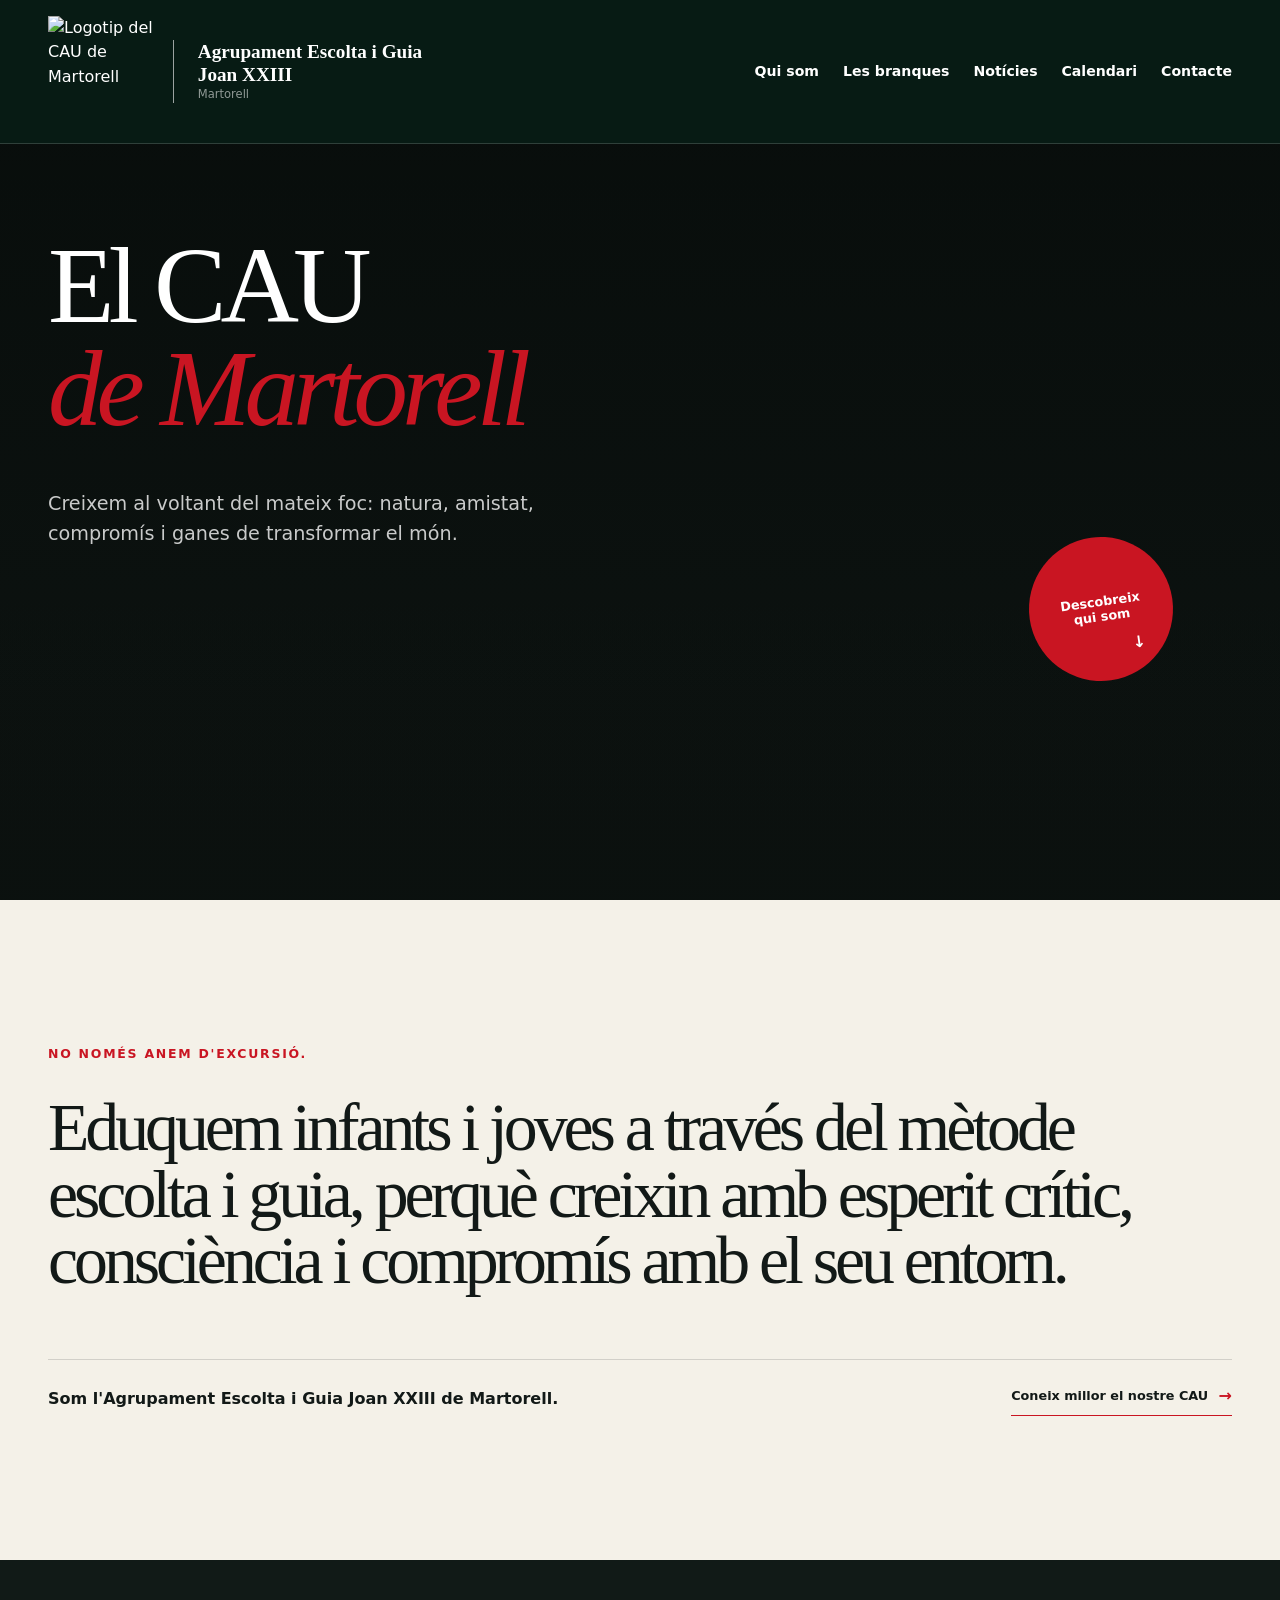
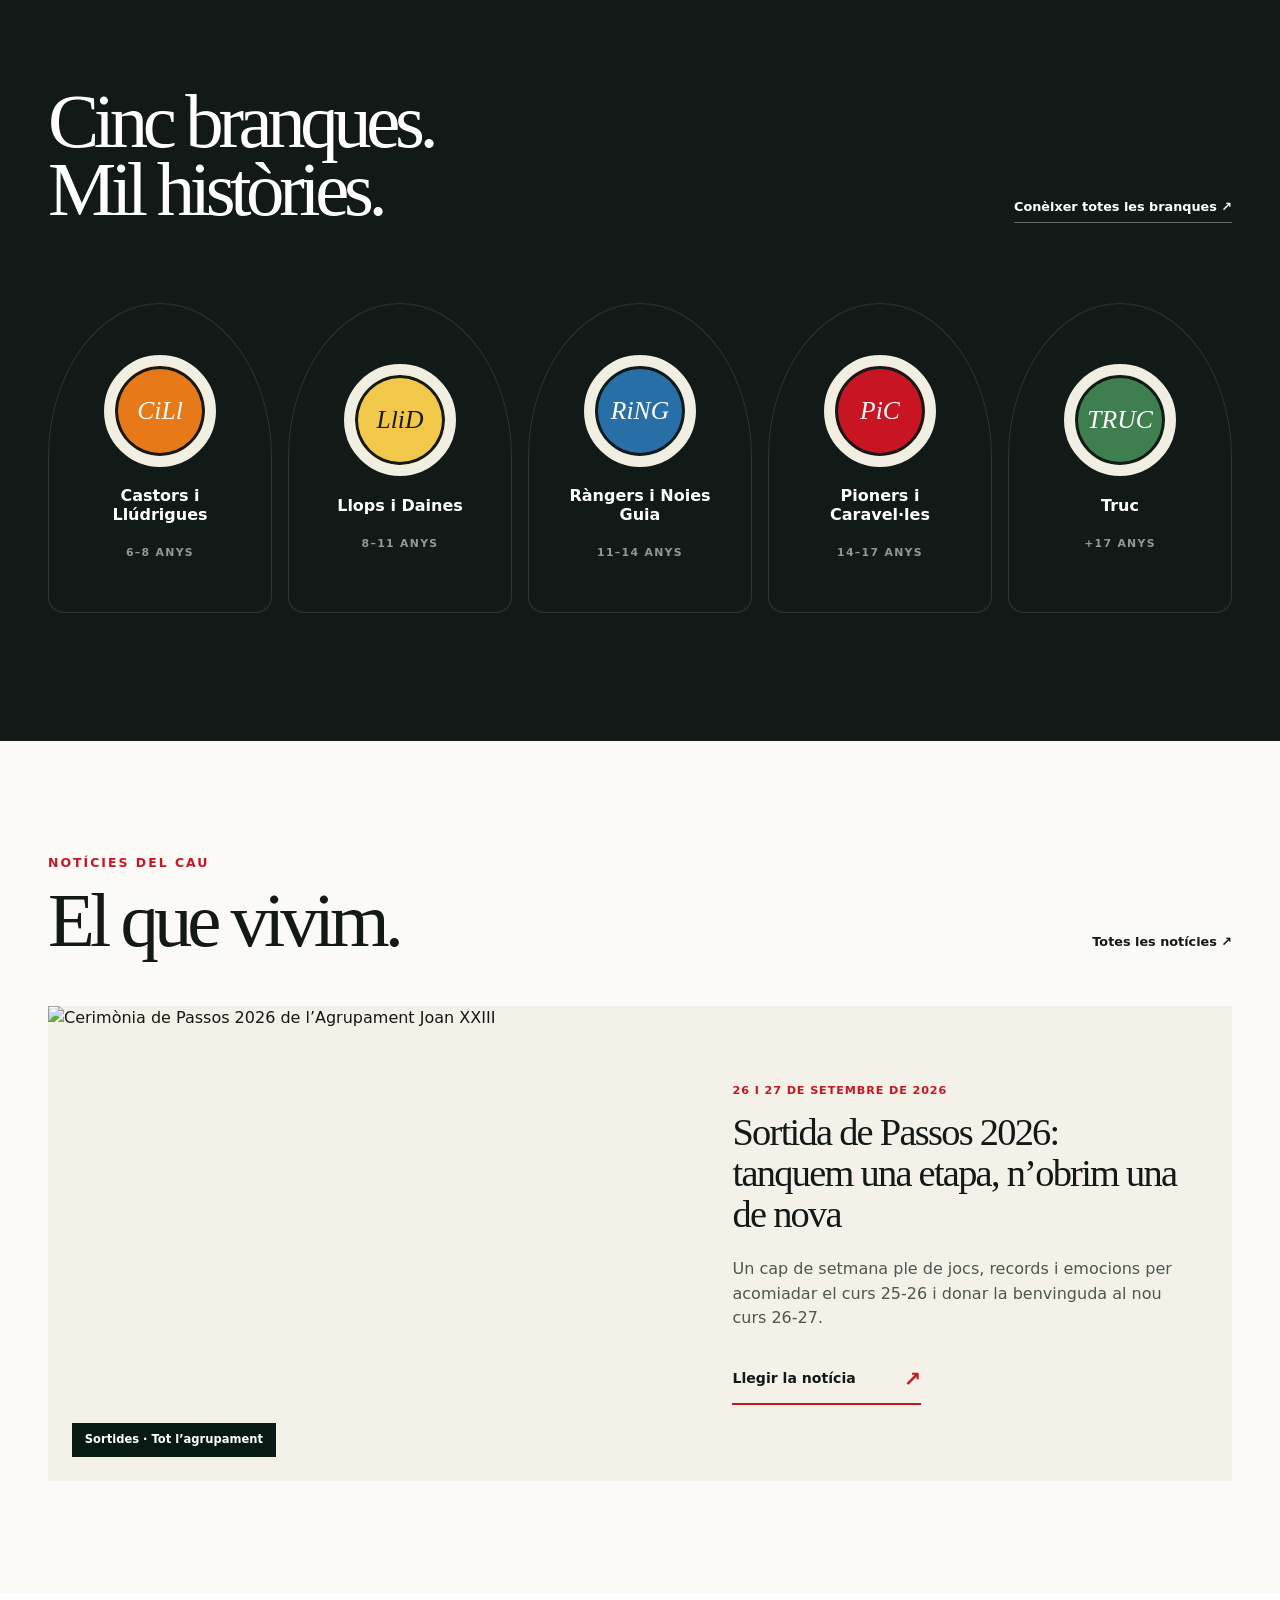
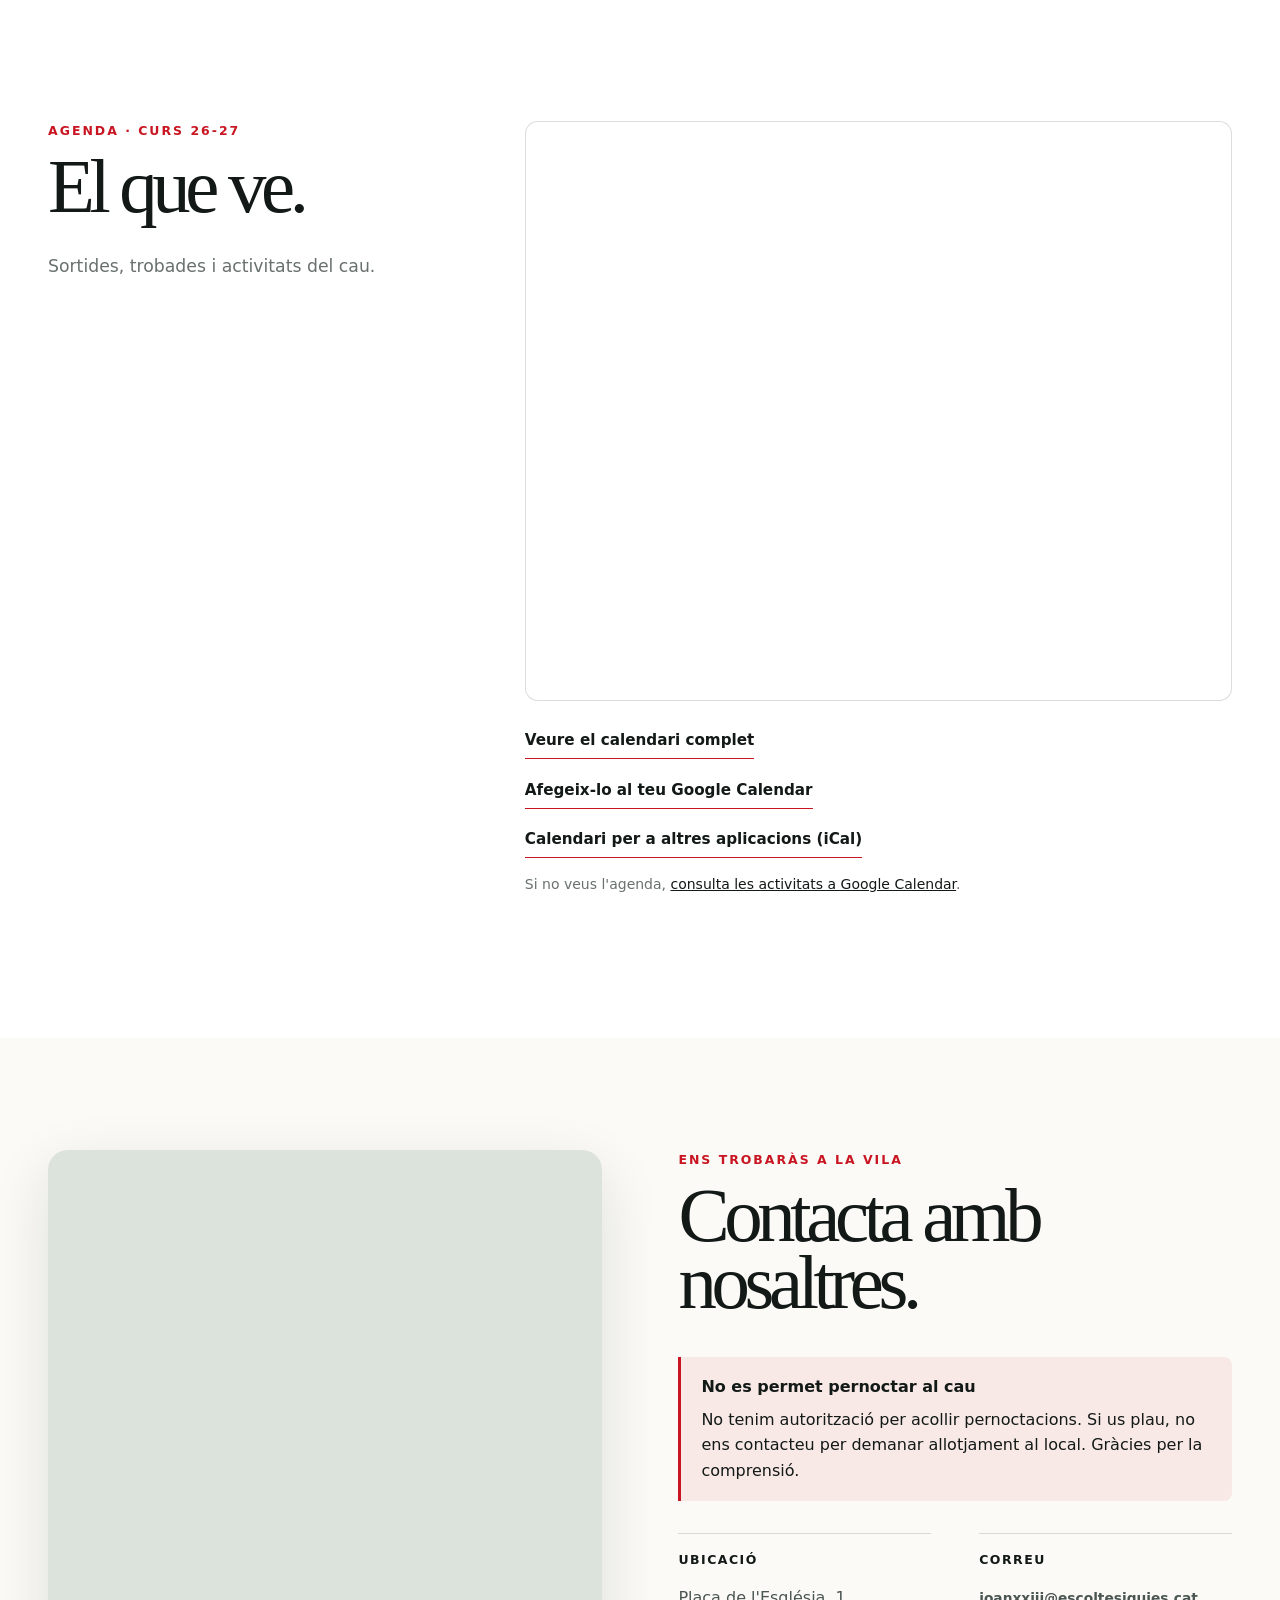
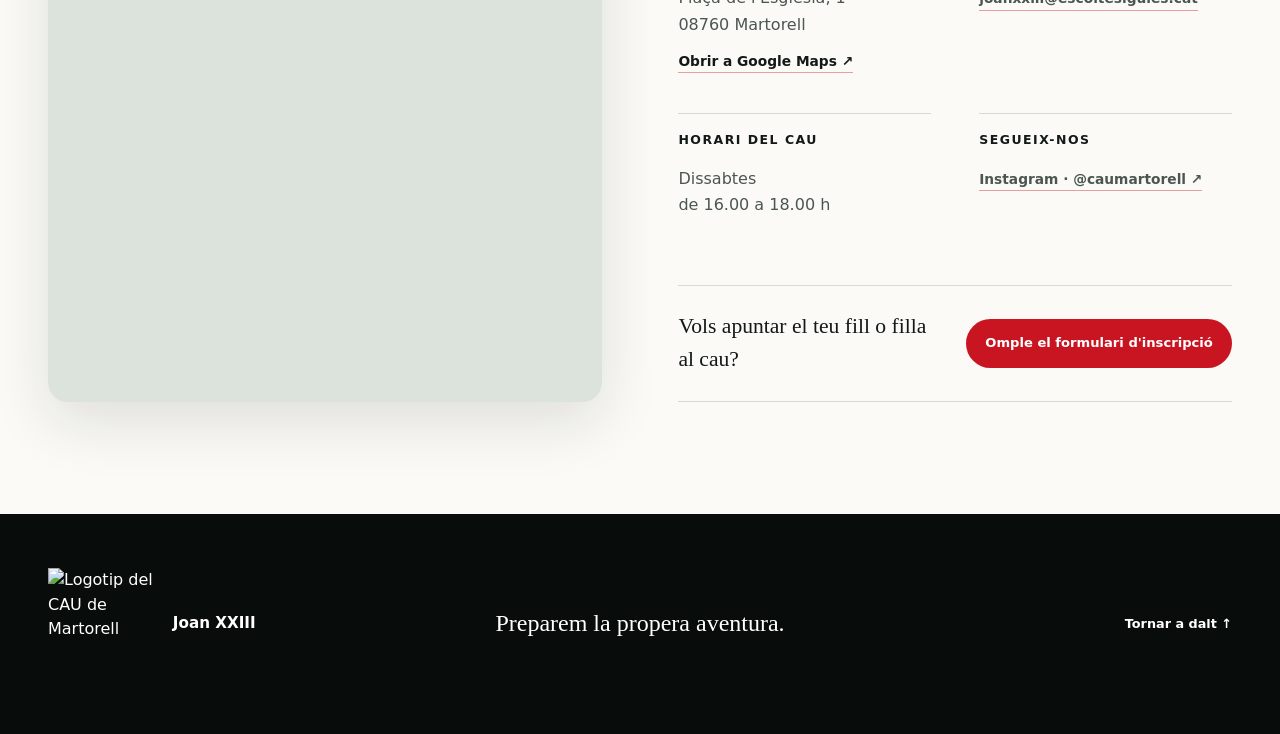
==== index.html @ b7d7e5de "Afegeix la web del CAU i les instruccions de publicaci" ====
<!doctype html>
<html lang="ca">
<head>
  <meta charset="utf-8">
  <meta name="viewport" content="width=device-width, initial-scale=1">
  <meta name="description" content="Web de l'Agrupament Escolta i Guia Joan XXIII de Martorell: qui som, branques, activitats i notícies.">
  <title>AEiG Joan XXIII · Martorell</title>
  <link rel="icon" type="image/svg+xml" href="data:image/svg+xml,%3Csvg xmlns='http://www.w3.org/2000/svg' viewBox='0 0 64 64'%3E%3Ccircle cx='32' cy='32' r='30' fill='%23c91522'/%3E%3Cpath d='M10 32h44' stroke='white' stroke-width='10'/%3E%3Ctext x='32' y='40' text-anchor='middle' font-family='Arial' font-size='20' font-weight='700' fill='%23121917'%3EJ23%3C/text%3E%3C/svg%3E">
  <link rel="stylesheet" href="styles.css">
</head>
<body class="site-page concept-three site-live">
  <header class="c3-header">
    <a class="site-brand c3-brand" href="#inici" aria-label="Inici de l'Agrupament Escolta i Guia Joan XXIII"><img class="official-logo" src="assets/logo-negatiu.png" alt="Logotip del CAU de Martorell" width="1254" height="1254"><span><strong>Agrupament Escolta i Guia Joan XXIII</strong><small>Martorell</small></span></a>
    <nav class="main-nav" aria-label="Navegació principal"><a href="qui-som.html">Qui som</a><a href="branques.html">Les branques</a><a href="noticies.html">Notícies</a><a href="#agenda">Calendari</a><a href="#contacte">Contacte</a></nav>
  </header>

  <main id="inici">
    <section class="c3-hero">
      <div class="c3-bg"></div>
      <div class="c3-grain"></div>
      <div class="c3-hero-main">
        <h1>El CAU<br><em>de Martorell</em></h1>
        <p>Creixem al voltant del mateix foc: natura, amistat, compromís i ganes de transformar el món.</p>
        <a class="c3-round-link" href="#manifest"><span>Descobreix<br>qui som</span><b>↓</b></a>
      </div>
      <aside class="c3-side-note"><strong>5</strong><span>branques<br>un sol cau</span></aside>
    </section>

    <section class="c3-manifest" id="manifest">
      <p class="manifest-kicker">No només anem d'excursió.</p>
      <h2>Eduquem infants i joves a través del mètode escolta i guia, perquè creixin amb esperit crític, consciència i compromís amb el seu entorn.</h2>
      <div class="manifest-bottom"><p>Som l'Agrupament Escolta i Guia Joan XXIII de Martorell.</p><a class="about-link" href="qui-som.html">Coneix millor el nostre CAU <span>→</span></a></div>
    </section>

    <section class="c3-branches" id="branques">
      <header><div><h2>Cinc branques.<br>Mil històries.</h2></div><a class="section-link" href="branques.html">Conèixer totes les branques ↗</a></header>
      <div class="patch-grid">
        <a href="branques.html#castors"><span class="patch patch-1">CiLl</span><strong>Castors i Llúdrigues</strong><small>6–8 anys</small></a>
        <a href="branques.html#llops"><span class="patch patch-2">LliD</span><strong>Llops i Daines</strong><small>8–11 anys</small></a>
        <a href="branques.html#rangers"><span class="patch patch-3">RiNG</span><strong>Ràngers i Noies Guia</strong><small>11–14 anys</small></a>
        <a href="branques.html#pioners"><span class="patch patch-4">PiC</span><strong>Pioners i Caravel·les</strong><small>14–17 anys</small></a>
        <a href="branques.html#truc"><span class="patch patch-5">TRUC</span><strong>Truc</strong><small>+17 anys</small></a>
      </div>
    </section>

    <section class="news-home" id="noticies"><header class="news-section-heading"><div><p class="eyebrow red">Notícies del cau</p><h2>El que vivim.</h2></div><a class="section-link" href="noticies.html">Totes les notícies ↗</a></header><article class="news-feature-card"><a class="news-feature-photo" href="sortida-de-passos-2026.html" aria-label="Llegir la notícia de la Sortida de Passos 2026"><img src="assets/sortida-passos-2026.jpeg" alt="Cerimònia de Passos 2026 de l’Agrupament Joan XXIII" width="1600" height="1200"><span class="photo-label">Sortides · Tot l’agrupament</span></a><div class="news-feature-copy"><p class="eyebrow red">26 i 27 de setembre de 2026</p><h2><a href="sortida-de-passos-2026.html">Sortida de Passos 2026: tanquem una etapa, n’obrim una de nova</a></h2><p>Un cap de setmana ple de jocs, records i emocions per acomiadar el curs 25-26 i donar la benvinguda al nou curs 26-27.</p><a class="news-read" href="sortida-de-passos-2026.html">Llegir la notícia <span aria-hidden="true">↗</span></a></div></article></section>

    <section class="c3-agenda" id="agenda">
      <div class="c3-agenda-title"><p class="eyebrow red">Agenda · Curs 26-27</p><h2>El que ve.</h2>
        <p class="agenda-intro">Sortides, trobades i activitats del cau.</p>
      </div>
      <div class="agenda-calendar">
        <iframe title="Properes activitats de l'Agrupament Joan XXIII · Curs 26-27" src="https://calendar.google.com/calendar/embed?src=c_9fc4139a3a4dcc27147b0a3275e11aa84dea5f77c7e6c0b2b6252c735607cdbe%40group.calendar.google.com&amp;ctz=Europe%2FMadrid&amp;hl=ca&amp;mode=AGENDA&amp;showTitle=0&amp;showPrint=0&amp;showTabs=0&amp;showCalendars=0&amp;showTz=0&amp;bgcolor=%23ffffff&amp;color=%23c91522" loading="lazy" referrerpolicy="no-referrer-when-downgrade"></iframe>
        <div class="agenda-links">
          <a href="https://calendar.google.com/calendar/embed?src=c_9fc4139a3a4dcc27147b0a3275e11aa84dea5f77c7e6c0b2b6252c735607cdbe%40group.calendar.google.com&amp;ctz=Europe%2FMadrid" target="_blank" rel="noopener noreferrer">Veure el calendari complet</a>
          <a href="https://calendar.google.com/calendar/u/0/r?cid=c_9fc4139a3a4dcc27147b0a3275e11aa84dea5f77c7e6c0b2b6252c735607cdbe%40group.calendar.google.com" target="_blank" rel="noopener noreferrer">Afegeix-lo al teu Google Calendar</a>
          <a href="https://calendar.google.com/calendar/ical/c_9fc4139a3a4dcc27147b0a3275e11aa84dea5f77c7e6c0b2b6252c735607cdbe%40group.calendar.google.com/public/basic.ics">Calendari per a altres aplicacions (iCal)</a>
        </div>
        <p class="agenda-fallback">Si no veus l'agenda, <a href="https://calendar.google.com/calendar/embed?src=c_9fc4139a3a4dcc27147b0a3275e11aa84dea5f77c7e6c0b2b6252c735607cdbe%40group.calendar.google.com&amp;ctz=Europe%2FMadrid&amp;mode=AGENDA" target="_blank" rel="noopener noreferrer">consulta les activitats a Google Calendar</a>.</p>
      </div>
    </section>

    <section class="contact-section" id="contacte">
      <div class="contact-map">
        <iframe title="Ubicació de l'Agrupament Escolta i Guia Joan XXIII" src="https://www.google.com/maps?q=Pla%C3%A7a%20de%20l%27Esgl%C3%A9sia%2C%201%2C%2008760%20Martorell&output=embed" loading="lazy" referrerpolicy="no-referrer-when-downgrade"></iframe>
      </div>
      <div class="contact-content">
        <p class="eyebrow red">Ens trobaràs a la Vila</p>
        <h2>Contacta amb nosaltres.</h2>
        <aside class="contact-notice" aria-label="Avís sobre pernoctacions"><strong>No es permet pernoctar al cau</strong><p>No tenim autorització per acollir pernoctacions. Si us plau, no ens contacteu per demanar allotjament al local. Gràcies per la comprensió.</p></aside>
        <div class="contact-grid">
          <article><h3>Ubicació</h3><p>Plaça de l'Església, 1<br>08760 Martorell</p><a href="https://www.google.com/maps/search/?api=1&query=Pla%C3%A7a%20de%20l%27Esgl%C3%A9sia%2C%201%2C%2008760%20Martorell" target="_blank" rel="noopener noreferrer">Obrir a Google Maps ↗</a></article>
          <article><h3>Correu</h3><p><a href="mailto:joanxxiii@escoltesiguies.cat">joanxxiii@escoltesiguies.cat</a></p></article>
          <article><h3>Horari del cau</h3><p>Dissabtes<br>de 16.00 a 18.00 h</p></article>
          <article><h3>Segueix-nos</h3><p><a href="https://www.instagram.com/caumartorell/" target="_blank" rel="noopener noreferrer">Instagram · @caumartorell ↗</a></p></article>
        </div>
        <div class="contact-join"><p>Vols apuntar el teu fill o filla al cau?</p><a href="https://docs.google.com/forms/d/e/1FAIpQLSfRoz2eUfp0ERnUO7AnwRyVBaU0tLiqs7Y_wintnhbHzWUukw/viewform?usp=sharing&amp;ouid=100227936018399981536" target="_blank" rel="noopener noreferrer">Omple el formulari d'inscripció</a></div>
      </div>
    </section>
  </main>

  <footer class="c3-footer"><div class="site-brand c3-brand"><img class="official-logo" src="assets/logo-negatiu.png" alt="Logotip del CAU de Martorell" width="1254" height="1254"><span><strong>Joan XXIII</strong></span></div><p>Preparem la propera aventura.</p><a href="#inici">Tornar a dalt ↑</a></footer>
</body>
</html>
---- styles.css ----
:root {
  --red: #c91522;
  --red-dark: #9f1019;
  --ink: #121917;
  --pine: #17352c;
  --moss: #6e8267;
  --cream: #f4f1e8;
  --paper: #fbfaf6;
  --white: #fff;
  --muted: #68716d;
  --line: rgba(18, 25, 23, .15);
  --radius: 1.25rem;
  --shadow: 0 20px 60px rgba(20, 28, 25, .12);
}

* { box-sizing: border-box; }
html { scroll-behavior: smooth; }
body { margin: 0; color: var(--ink); font-family: Inter, ui-sans-serif, system-ui, -apple-system, BlinkMacSystemFont, "Segoe UI", sans-serif; font-size: 16px; line-height: 1.55; }
a { color: inherit; text-decoration: none; }
img { max-width: 100%; display: block; }
h1, h2, h3, p { margin-top: 0; }
.eyebrow { margin: 0 0 .8rem; font-size: .78rem; font-weight: 800; letter-spacing: .16em; text-transform: uppercase; }
.eyebrow.red { color: var(--red); }
.brand-mark { position: relative; display: inline-grid; width: 3rem; height: 3rem; flex: 0 0 auto; place-items: center; overflow: hidden; border-radius: 50%; background: linear-gradient(to bottom, var(--red) 0 41%, white 41% 59%, var(--red) 59%); border: 1px solid rgba(0,0,0,.1); }
.brand-mark span { padding: .08rem .25rem; color: var(--ink); background: white; font-size: .85rem; font-weight: 900; letter-spacing: -.04em; line-height: 1; }
.brand-mark--large { width: 5.5rem; height: 5.5rem; }
.brand-mark--large span { font-size: 1.4rem; }
.site-brand { display: flex; align-items: center; gap: .8rem; }
.site-brand > span:last-child { display: grid; }
.site-brand strong { font-size: .95rem; line-height: 1.15; }
.site-brand small { color: var(--muted); font-size: .72rem; }
.main-nav { display: flex; align-items: center; gap: 1.5rem; font-size: .88rem; font-weight: 700; }
.main-nav a { position: relative; }
.main-nav a::after { position: absolute; right: 0; bottom: -.4rem; left: 0; height: 2px; content: ""; background: var(--red); transform: scaleX(0); transition: transform .2s ease; }
.main-nav a:hover::after, .main-nav a:focus-visible::after { transform: scaleX(1); }
.primary-button { display: inline-flex; min-height: 3.25rem; align-items: center; justify-content: center; gap: 1.5rem; padding: 0 1.3rem; border-radius: 999px; background: var(--red); color: white; font-size: .9rem; font-weight: 800; }
.text-link { font-size: .9rem; font-weight: 800; }
.content-wrap { width: min(1180px, calc(100% - 3rem)); margin-inline: auto; }
.sample-note { margin: .65rem 0 0; font-size: .75rem; opacity: .65; }
.photo-credit { position: absolute; right: 1rem; bottom: .75rem; z-index: 3; margin: 0; color: rgba(255,255,255,.7); font-size: .65rem; }
.forest-photo { background-image: linear-gradient(rgba(17, 37, 30, .1), rgba(17, 37, 30, .25)), url("https://upload.wikimedia.org/wikipedia/commons/thumb/7/7a/Entre_Can_Draper_i_Sant_Esteve_d%27Olzinelles_-_P1070719.jpg/960px-Entre_Can_Draper_i_Sant_Esteve_d%27Olzinelles_-_P1070719.jpg"); background-position: center; background-size: cover; }

/* Selector */
.selector-page { min-height: 100vh; background: #eef0ec; }
.selector-shell { width: min(1450px, calc(100% - 3rem)); margin: 0 auto; padding: 4.5rem 0 2.5rem; }
.selector-intro { display: flex; max-width: 900px; align-items: center; gap: 2rem; margin-bottom: 3.5rem; }
.selector-intro h1 { margin-bottom: 1rem; font-family: Georgia, serif; font-size: clamp(2.5rem, 5vw, 5rem); letter-spacing: -.055em; line-height: .95; }
.selector-lead { max-width: 720px; margin: 0; color: #4f5955; font-size: 1.05rem; }
.concept-grid { display: grid; grid-template-columns: repeat(3, 1fr); gap: 1.5rem; align-items: start; }
.concept-card { position: relative; overflow: hidden; border: 1px solid rgba(18,25,23,.1); border-radius: 1.5rem; background: white; box-shadow: 0 10px 40px rgba(30,40,35,.08); }
.concept-card--recommended { outline: 3px solid var(--red); outline-offset: 3px; }
.recommended-label { position: absolute; top: 0; right: 1.5rem; z-index: 5; padding: .45rem .8rem .5rem; border-radius: 0 0 .65rem .65rem; background: var(--red); color: white; font-size: .72rem; font-weight: 800; letter-spacing: .04em; }
.concept-preview { position: relative; display: block; height: 280px; overflow: hidden; background: #d9ddd8; }
.concept-preview iframe { width: 1440px; height: 1000px; border: 0; pointer-events: none; transform: scale(.32); transform-origin: top left; }
.concept-preview::after { position: absolute; inset: 0; content: ""; background: linear-gradient(transparent 50%, rgba(0,0,0,.16)); }
.open-chip { position: absolute; right: 1rem; bottom: 1rem; z-index: 2; padding: .65rem .9rem; border-radius: 999px; background: white; box-shadow: 0 5px 18px rgba(0,0,0,.15); font-size: .78rem; font-weight: 800; }
.concept-copy { padding: 1.6rem 1.7rem 1.8rem; }
.concept-number { color: var(--red); font-size: .72rem; font-weight: 900; letter-spacing: .15em; }
.concept-copy h2 { margin: .25rem 0 .6rem; font-size: 1.55rem; letter-spacing: -.035em; }
.concept-copy p { color: #53605a; font-size: .93rem; }
.concept-copy ul { display: grid; gap: .35rem; margin: 1rem 0 0; padding: 0; list-style: none; font-size: .82rem; font-weight: 700; }
.concept-copy li::before { margin-right: .5rem; color: var(--red); content: "—"; }
.selector-footer { max-width: 900px; margin-top: 2rem; color: #64706a; font-size: .82rem; }

/* Shared review strip */
.review-bar { position: relative; z-index: 20; display: flex; min-height: 2.8rem; align-items: center; justify-content: space-between; padding: 0 2rem; background: var(--ink); color: white; font-size: .75rem; font-weight: 700; letter-spacing: .03em; }
.review-bar nav { display: flex; align-items: center; gap: .35rem; }
.review-bar nav > * { display: grid; width: 1.8rem; height: 1.8rem; place-items: center; border-radius: 50%; }
.review-bar nav strong { background: var(--red); }
.review-bar--light { background: white; color: var(--ink); border-bottom: 1px solid var(--line); }
.review-bar--dark { background: #090e0c; color: white; border-bottom: 1px solid rgba(255,255,255,.1); }

/* Concept 1 */
.concept-one { background: var(--paper); }
.c1-header { display: flex; width: min(1280px, calc(100% - 3rem)); min-height: 6rem; align-items: center; justify-content: space-between; margin: 0 auto; }
.c1-hero { position: relative; display: grid; min-height: 78vh; align-items: end; overflow: hidden; background-image: url("https://images.unsplash.com/photo-1642703553484-5e664eaaba4d?auto=format&fit=crop&w=1800&q=85"); background-position: center; background-size: cover; color: white; }
.c1-hero-overlay { position: absolute; inset: 0; background: linear-gradient(90deg, rgba(8,18,14,.85), rgba(8,18,14,.2) 70%), linear-gradient(0deg, rgba(8,18,14,.65), transparent 55%); }
.c1-hero-content { position: relative; z-index: 2; width: min(1180px, calc(100% - 3rem)); margin: 0 auto; padding: 7rem 0 6rem; }
.c1-hero-content h1 { max-width: 790px; margin-bottom: 1.25rem; font-family: Georgia, "Times New Roman", serif; font-size: clamp(3.1rem, 7vw, 7.4rem); font-weight: 500; letter-spacing: -.06em; line-height: .92; }
.c1-hero-content > p:not(.eyebrow) { max-width: 550px; margin-bottom: 2rem; font-size: 1.1rem; }
.c1-scarf { position: absolute; top: 0; right: 8%; z-index: 2; width: 4rem; height: 58%; background: var(--red); clip-path: polygon(0 0, 100% 0, 62% 100%, 38% 100%); }
.c1-scarf span { position: absolute; top: 0; right: 1.1rem; bottom: 0; width: .7rem; background: white; }
.c1-intro { display: grid; grid-template-columns: 80px 1.05fr 1fr; gap: 3rem; padding-block: 7rem; }
.section-index { color: var(--red); font-size: .75rem; font-weight: 900; }
.c1-intro h2, .section-heading h2, .c1-calendar h2 { margin: 0; font-family: Georgia, serif; font-size: clamp(2.2rem, 4vw, 4.5rem); font-weight: 500; letter-spacing: -.055em; line-height: 1; }
.c1-intro-text { max-width: 500px; padding-top: 2rem; }
.c1-intro-text p { color: #4e5854; font-size: 1.05rem; }
.c1-history { padding: 5rem 0; background: var(--pine); color: white; }
.c1-history-grid { display: grid; grid-template-columns: .7fr 1.3fr; gap: 6rem; }
.c1-history h2 { max-width: 390px; margin: 0; font-family: Georgia, serif; font-size: 3.5rem; font-weight: 500; letter-spacing: -.05em; line-height: 1; }
.history-line { display: grid; align-items: end; grid-template-columns: repeat(3,1fr); border-bottom: 1px solid rgba(255,255,255,.25); }
.history-line div { position: relative; display: grid; gap: .3rem; padding: 0 1rem 1.5rem 0; }
.history-line div::after { position: absolute; bottom: -.35rem; left: 0; width: .7rem; height: .7rem; border: 2px solid var(--pine); border-radius: 50%; content: ""; background: var(--red); }
.history-line strong { font-family: Georgia, serif; font-size: 2.5rem; font-weight: 500; }
.history-line span { color: rgba(255,255,255,.68); font-size: .82rem; }
.c1-branches { padding-block: 7rem; }
.section-heading { display: flex; align-items: end; justify-content: space-between; gap: 3rem; margin-bottom: 3rem; }
.section-heading > p { max-width: 390px; margin: 0; color: var(--muted); }
.branch-grid { display: grid; grid-template-columns: repeat(5, 1fr); border-top: 1px solid var(--line); border-bottom: 1px solid var(--line); }
.branch-grid article { min-height: 270px; padding: 1.5rem; border-right: 1px solid var(--line); transition: background .2s, color .2s; }
.branch-grid article:last-child { border-right: 0; }
.branch-grid article:hover { background: var(--red); color: white; }
.branch-grid span { color: var(--red); font-size: .72rem; font-weight: 900; }
.branch-grid article:hover span { color: white; }
.branch-grid h3 { margin: 5rem 0 .8rem; font-family: Georgia, serif; font-size: 1.5rem; font-weight: 500; line-height: 1.05; }
.branch-grid p { color: var(--muted); font-size: .82rem; }
.branch-grid article:hover p { color: rgba(255,255,255,.78); }
.c1-calendar { padding: 6rem 0; background: var(--red); color: white; }
.calendar-grid { display: grid; grid-template-columns: .8fr 1.2fr; gap: 6rem; }
.event-list { display: grid; }
.event-list article { display: grid; grid-template-columns: 90px 1fr 30px; align-items: center; gap: 1.5rem; padding: 1.3rem 0; border-bottom: 1px solid rgba(255,255,255,.35); }
.event-list time { display: flex; align-items: baseline; gap: .4rem; font-size: .7rem; font-weight: 800; }
.event-list time strong { font-family: Georgia, serif; font-size: 2.5rem; font-weight: 500; }
.event-list span { font-size: .7rem; font-weight: 800; text-transform: uppercase; opacity: .7; }
.event-list h3 { margin: .2rem 0 0; font-size: 1.05rem; }
.c1-news { padding-block: 7rem; }
.news-grid { display: grid; grid-template-columns: 1.4fr 1fr 1fr; gap: 2rem; }
.news-grid article { padding-top: 1rem; border-top: 1px solid var(--line); }
.news-grid article:not(.news-feature) { padding: 1.5rem; background: #f0eee7; border-top-color: var(--red); }
.news-photo { min-height: 300px; margin-bottom: 1rem; }
.news-grid span { color: var(--red); font-size: .7rem; font-weight: 900; letter-spacing: .08em; text-transform: uppercase; }
.news-grid h3 { margin: .7rem 0; font-family: Georgia, serif; font-size: 1.6rem; font-weight: 500; line-height: 1.12; }
.news-grid p { color: var(--muted); font-size: .85rem; }
.site-footer { display: flex; align-items: center; justify-content: space-between; padding: 3rem max(1.5rem, calc((100% - 1180px)/2)); background: var(--ink); color: white; }
.site-footer small { color: rgba(255,255,255,.6); }
.site-footer p { margin: 0; font-family: Georgia, serif; font-size: 1.2rem; }

/* Concept 2 */
.concept-two { background: #e9ece7; }
.c2-shell { width: min(1500px, calc(100% - 2rem)); margin: 1rem auto; overflow: hidden; border-radius: 1.8rem; background: var(--paper); box-shadow: var(--shadow); }
.c2-header { display: grid; min-height: 6.5rem; align-items: center; padding: 0 2rem; grid-template-columns: 1fr auto 1fr; border-bottom: 1px solid var(--line); }
.c2-contact { justify-self: end; padding: .8rem 1rem; border: 1px solid var(--line); border-radius: 999px; font-size: .82rem; font-weight: 800; }
.c2-hero { position: relative; display: grid; min-height: 690px; grid-template-columns: 1.08fr .92fr; }
.c2-hero::before { position: absolute; top: 0; left: 0; width: 52%; height: 100%; content: ""; background-image: radial-gradient(rgba(23,53,44,.11) 1px, transparent 1px); background-size: 20px 20px; mask-image: linear-gradient(90deg, #000, transparent); }
.c2-hero-copy { position: relative; z-index: 2; align-self: center; padding: 5rem clamp(2rem,5vw,6rem); }
.c2-hero-copy h1 { max-width: 740px; margin-bottom: 1.5rem; font-size: clamp(3.5rem, 6.8vw, 7.2rem); letter-spacing: -.075em; line-height: .86; }
.c2-hero-copy > p:not(.eyebrow) { max-width: 570px; color: #52605a; font-size: 1.12rem; }
.c2-actions { display: flex; align-items: center; gap: 1.3rem; margin-top: 2rem; }
.c2-values { display: flex; gap: .5rem; margin-top: 3rem; }
.c2-values span { padding: .55rem .8rem; border: 1px solid var(--line); border-radius: 999px; font-size: .72rem; font-weight: 800; }
.c2-hero-visual { position: relative; min-height: 610px; margin: 2rem 2rem 2rem 0; }
.c2-photo { position: absolute; inset: 2.5rem 0 0 2rem; border-radius: 50% 50% 1.3rem 1.3rem; box-shadow: var(--shadow); }
.c2-map-label { position: absolute; top: 0; left: 0; z-index: 3; display: grid; padding: 1rem 1.2rem; border-radius: 1rem; background: white; box-shadow: var(--shadow); }
.c2-map-label strong { font-size: .8rem; }
.c2-map-label span { color: var(--muted); font-size: .7rem; }
.c2-sticker { position: absolute; right: -1rem; bottom: 2rem; z-index: 3; display: grid; width: 6.6rem; height: 6.6rem; place-items: center; border-radius: 50%; background: var(--red); color: white; font-size: .85rem; font-weight: 900; letter-spacing: .12em; line-height: 1.1; text-align: center; transform: rotate(8deg); }
.c2-bento { display: grid; padding: 1rem 2rem 5rem; grid-template-columns: 1.3fr .75fr 1fr; gap: 1rem; }
.bento-card { min-height: 310px; padding: 2rem; border-radius: var(--radius); background: white; border: 1px solid var(--line); }
.card-kicker { display: block; margin-bottom: 2rem; color: var(--red); font-size: .72rem; font-weight: 900; letter-spacing: .12em; text-transform: uppercase; }
.bento-about h2 { max-width: 520px; font-size: clamp(2rem, 3vw, 3.5rem); letter-spacing: -.055em; line-height: .95; }
.bento-about p { max-width: 520px; color: var(--muted); }
.bento-about a { font-size: .82rem; font-weight: 900; }
.bento-history { display: flex; flex-direction: column; background: var(--pine); color: white; }
.bento-history .card-kicker { color: rgba(255,255,255,.7); }
.bento-history strong { margin-top: auto; font-size: 6rem; letter-spacing: -.09em; line-height: .8; }
.bento-history p { max-width: 190px; margin: 1rem 0 .5rem; }
.bento-history small { color: rgba(255,255,255,.55); font-size: .65rem; }
.bento-next { display: grid; grid-template-columns: 85px 1fr 32px; align-items: end; background: var(--red); color: white; }
.bento-next .card-kicker { grid-column: 1/-1; align-self: start; color: rgba(255,255,255,.7); }
.bento-next time { display: grid; }
.bento-next time strong { font-size: 4.5rem; letter-spacing: -.08em; line-height: .85; }
.bento-next time span { font-size: .75rem; font-weight: 900; }
.bento-next h3 { margin-bottom: .3rem; font-size: 1.25rem; }
.bento-next p { margin: 0; font-size: .75rem; opacity: .7; }
.bento-next a { display: grid; width: 2rem; height: 2rem; place-items: center; border-radius: 50%; background: white; color: var(--red); }
.c2-branches, .c2-calendar-section, .c2-news { padding: 6rem clamp(2rem,5vw,6rem); }
.c2-branches { background: white; }
.c2-branches > header, .c2-news > header { display: flex; align-items: end; justify-content: space-between; gap: 3rem; margin-bottom: 3rem; }
.c2-branches h2, .c2-calendar-section h2, .c2-news h2 { margin: 0; font-size: clamp(2.5rem, 4vw, 4.7rem); letter-spacing: -.065em; line-height: .95; }
.c2-branches header > p { max-width: 400px; margin: 0; color: var(--muted); }
.c2-branch-list { display: grid; border-top: 1px solid var(--line); }
.c2-branch-list a { display: grid; align-items: center; padding: 1.2rem .5rem; grid-template-columns: 65px 1.3fr 1fr 40px; border-bottom: 1px solid var(--line); transition: padding .2s, background .2s; }
.c2-branch-list a:hover { padding-inline: 1.2rem; background: var(--cream); }
.c2-branch-list span { color: var(--red); font-size: .72rem; font-weight: 900; }
.c2-branch-list strong { font-size: 1.35rem; letter-spacing: -.03em; }
.c2-branch-list small { color: var(--muted); }
.c2-calendar-section { background: var(--pine); color: white; }
.c2-calendar-section header { margin-bottom: 3rem; }
.c2-events { display: grid; grid-template-columns: repeat(3,1fr); gap: 1rem; }
.c2-events article { display: grid; min-height: 230px; padding: 1.5rem; border: 1px solid rgba(255,255,255,.2); border-radius: var(--radius); }
.c2-events time { color: #ff9aa2; font-size: 2.3rem; font-weight: 900; letter-spacing: -.05em; }
.c2-events span { align-self: end; color: rgba(255,255,255,.6); font-size: .72rem; font-weight: 800; text-transform: uppercase; }
.c2-events h3 { margin: .35rem 0; font-size: 1.25rem; }
.c2-events b { font-size: .75rem; }
.c2-news { background: #f0f2ee; }
.c2-news-grid { display: grid; grid-template-columns: repeat(3,1fr); gap: 1rem; }
.c2-news-grid article { min-height: 320px; padding: 2rem; border-radius: var(--radius); background: white; }
.c2-news-grid .red-post { background: var(--red); color: white; transform: translateY(-1.2rem) rotate(-1deg); }
.post-type { display: inline-block; margin-bottom: 4rem; padding: .4rem .6rem; border: 1px solid currentColor; border-radius: 999px; font-size: .68rem; font-weight: 900; text-transform: uppercase; }
.c2-news-grid h3 { font-size: 1.55rem; letter-spacing: -.04em; line-height: 1.05; }
.c2-news-grid p { font-size: .85rem; opacity: .7; }
.c2-news-grid small { display: block; margin-top: 2rem; font-size: .68rem; font-weight: 800; }
.c2-footer { display: flex; align-items: center; justify-content: space-between; padding: 3rem 2rem; background: var(--ink); color: white; }
.c2-footer small { color: rgba(255,255,255,.55); }
.c2-footer p { margin: 0; font-weight: 800; }

/* Concept 3 */
.concept-three { background: #0c1210; color: white; }
.c3-header { position: absolute; top: 2.8rem; right: 0; left: 0; z-index: 10; display: grid; min-height: 6.5rem; align-items: center; padding: 0 3rem; grid-template-columns: 1fr auto 1fr; border-bottom: 1px solid rgba(255,255,255,.16); color: white; }
.c3-brand small { color: rgba(255,255,255,.55); }
.c3-header .c3-brand { min-width: 0; }
.c3-header .c3-brand > span:last-child { max-width: 18rem; }
.c3-header .c3-brand strong { font-size: .86rem; }
.c3-header .main-nav a::after { background: white; }
.c3-menu { justify-self: end; display: flex; align-items: center; gap: .7rem; font-size: .8rem; font-weight: 800; }
.c3-menu span { display: grid; width: 2.6rem; height: 2.6rem; place-items: center; border: 1px solid rgba(255,255,255,.35); border-radius: 50%; }
.c3-header .main-nav { justify-self: end; }
.c3-header .main-nav a[aria-current="page"]::after { transform: scaleX(1); }
.site-live .c3-header, .branches-page .c3-header, .about-page .c3-header { grid-template-columns: minmax(0, 1fr) auto; gap: 2rem; min-height: 9rem; background: #071b14; }
.official-logo { display: block; width: 7rem; height: 7rem; flex: 0 0 auto; object-fit: contain; padding: 0; background: transparent; border-radius: 0; filter: none; mix-blend-mode: normal; }
.c3-header .official-logo + span { max-width: 24rem; padding-left: 1.5rem; border-left: 1px solid rgba(255,255,255,.6); }
.c3-header .official-logo + span strong { font-family: Georgia, serif; font-size: 1.2rem; line-height: 1.2; }
.site-live .c3-bg { top: 9rem; background-image: linear-gradient(180deg,rgba(5,10,8,.52) 0%,rgba(5,10,8,.24) 44%,rgba(5,10,8,.04) 72%), url("assets/cau-grup-portada.png"); filter: none; background-position: center 65%; }
.site-live .c3-bg::after { background: linear-gradient(0deg,rgba(8,13,11,.25),transparent 45%); }
.site-live .c3-hero-main { padding-top: clamp(13rem,26vh,18rem); padding-bottom: 13rem; }
.site-live .c3-hero-main h1 { font-size: clamp(4rem,8.5vw,9rem); line-height: .95; letter-spacing: -.055em; }
.site-live .c3-side-note { display: none; }
.c3-hero { position: relative; min-height: calc(100vh - 2.8rem); overflow: hidden; }
.c3-bg { position: absolute; inset: 0; background-image: linear-gradient(90deg, rgba(5,10,8,.94) 0%, rgba(5,10,8,.62) 56%, rgba(5,10,8,.2)), url("https://images.unsplash.com/photo-1642703553484-5e664eaaba4d?auto=format&fit=crop&w=1900&q=85"); background-position: center; background-size: cover; filter: saturate(.65) contrast(1.08); }
.c3-bg::after { position: absolute; inset: 0; content: ""; background: linear-gradient(0deg, rgba(8,13,11,.8), transparent 45%); }
.c3-grain { position: absolute; inset: 0; opacity: .2; background-image: radial-gradient(rgba(255,255,255,.22) .5px, transparent .5px); background-size: 6px 6px; }
.c3-hero-main { position: relative; z-index: 2; width: min(1300px, calc(100% - 6rem)); margin: 0 auto; padding-top: clamp(13rem, 25vh, 18rem); }
.c3-hero-main h1 { max-width: 1050px; margin-bottom: 3rem; font-family: Georgia, serif; font-size: clamp(4rem, 9.4vw, 10rem); font-weight: 500; letter-spacing: -.08em; line-height: .78; }
.c3-hero-main h1 em { color: var(--red); font-weight: 500; }
.c3-hero-main > p:not(.eyebrow) { max-width: 560px; color: rgba(255,255,255,.78); font-size: 1.2rem; line-height: 1.6; }
.c3-round-link { position: absolute; right: 5%; bottom: -2.5rem; display: grid; width: 9rem; height: 9rem; place-items: center; border-radius: 50%; background: var(--red); color: white; text-align: center; transform: rotate(-8deg); }
.c3-round-link span { font-size: .8rem; font-weight: 900; line-height: 1.2; }
.c3-round-link b { position: absolute; right: 2rem; bottom: 1.3rem; }
@media (min-width: 761px) {
  .site-live .c3-round-link { bottom: 6rem; }
}
.c3-side-note { position: absolute; right: 3rem; bottom: 4rem; z-index: 2; display: grid; width: 170px; grid-template-columns: auto 1fr; gap: .2rem .8rem; }
.c3-side-note strong { font-family: Georgia, serif; font-size: 4rem; font-weight: 500; line-height: .8; }
.c3-side-note span { align-self: center; font-size: .75rem; font-weight: 900; line-height: 1.15; text-transform: uppercase; }
.c3-side-note small { grid-column: 1/-1; color: rgba(255,255,255,.45); font-size: .6rem; }
.c3-manifest { padding: 9rem max(3rem, calc((100% - 1300px)/2)); background: var(--cream); color: var(--ink); }
.manifest-kicker { color: var(--red); font-size: .78rem; font-weight: 900; letter-spacing: .14em; text-transform: uppercase; }
.c3-manifest h2 { max-width: 1250px; margin: 2rem 0 4rem; font-family: Georgia, serif; font-size: clamp(2.8rem, 5.3vw, 6rem); font-weight: 500; letter-spacing: -.06em; line-height: .98; }
.manifest-bottom { display: flex; align-items: center; justify-content: space-between; padding-top: 1.5rem; border-top: 1px solid var(--line); }
.manifest-bottom p { margin: 0; font-weight: 800; }
.manifest-bottom a { font-size: .8rem; font-weight: 900; }
.about-link { display: inline-flex; align-items: center; gap: .65rem; padding-bottom: .4rem; border-bottom: 1px solid var(--red); }
.about-link span { color: var(--red); font-size: 1rem; }
.c3-branches { padding: 8rem max(3rem, calc((100% - 1300px)/2)); background: #111a17; }
.c3-branches > header { display: flex; align-items: end; justify-content: space-between; margin-bottom: 5rem; }
.c3-branches h2, .c3-agenda h2, .c3-news h2 { margin: 0; font-family: Georgia, serif; font-size: clamp(3.5rem, 6vw, 7rem); font-weight: 500; letter-spacing: -.07em; line-height: .88; }
.patch-grid { display: grid; grid-template-columns: repeat(5,1fr); gap: 1rem; }
.patch-grid a { display: grid; min-height: 310px; justify-items: center; align-content: center; gap: 1.3rem; padding: 1.5rem; border: 1px solid rgba(255,255,255,.12); border-radius: 50% 50% 1rem 1rem; text-align: center; transition: background .2s, transform .2s; }
.patch-grid a:hover { background: var(--red); transform: translateY(-8px); }
.patch { display: grid; width: 7rem; height: 7rem; place-items: center; border: .7rem solid #f1eee2; border-radius: 50%; background: var(--red); box-shadow: inset 0 0 0 3px var(--ink); font-family: Georgia, serif; font-size: 1.6rem; font-style: italic; }
.patch-1 { background: #e87918; }
.patch-2 { background: #f2c84b; color: #151a18; }
.patch-3 { background: #286fa8; }
.patch-4 { background: #c91522; }
.patch-5 { background: #3f7f4f; }
.patch-grid strong { font-size: 1rem; line-height: 1.15; }
.patch-grid small { color: rgba(255,255,255,.55); font-size: .68rem; font-weight: 900; letter-spacing: .12em; text-transform: uppercase; }
.c3-agenda { display: grid; padding: 8rem max(3rem, calc((100% - 1300px)/2)); grid-template-columns: .7fr 1.3fr; gap: 6rem; background: white; color: var(--ink); }
.c3-agenda-list { display: grid; }
.agenda-intro { margin: 2rem 0; color: var(--muted); font-size: 1.08rem; }
.agenda-links { display: grid; gap: 1.2rem; justify-items: start; margin-top: 1.75rem; }
.agenda-links a { padding-bottom: .35rem; border-bottom: 1px solid var(--red); font-size: .95rem; font-weight: 700; }
.agenda-calendar { min-width: 0; }
.agenda-calendar iframe { display: block; width: 100%; height: 580px; border: 1px solid var(--line); border-radius: .8rem; background: white; }
.agenda-fallback { margin-top: 1rem; color: var(--muted); font-size: .875rem; }
.agenda-fallback a { color: var(--ink); text-decoration: underline; }
.c3-agenda-list article { display: grid; align-items: center; padding: 1.5rem 0; grid-template-columns: 90px 1fr 50px; gap: 1.5rem; border-bottom: 1px solid var(--line); }
.c3-agenda-list time { display: grid; }
.c3-agenda-list time b { font-family: Georgia, serif; font-size: 3.5rem; font-weight: 500; line-height: .8; }
.c3-agenda-list time span { color: var(--red); font-size: .7rem; font-weight: 900; }
.c3-agenda-list small { color: var(--muted); font-size: .7rem; font-weight: 800; text-transform: uppercase; }
.c3-agenda-list h3 { margin: .25rem 0 0; font-size: 1.2rem; }
.c3-agenda-list a { display: grid; width: 2.8rem; height: 2.8rem; place-items: center; border: 1px solid var(--line); border-radius: 50%; }
.c3-news { padding: 8rem max(3rem, calc((100% - 1300px)/2)); background: var(--red); }
.c3-news > header { margin-bottom: 4rem; }
.c3-stories { border-top: 1px solid rgba(255,255,255,.3); }
.c3-stories article { display: grid; padding: 2rem 0; grid-template-columns: 100px 1fr; border-bottom: 1px solid rgba(255,255,255,.3); }
.c3-stories article > div:last-child { display: grid; grid-template-columns: 150px 1fr auto; align-items: center; gap: 2rem; }
.c3-stories span { font-size: .7rem; font-weight: 900; letter-spacing: .12em; }
.c3-stories h3 { max-width: 760px; margin: 0; font-family: Georgia, serif; font-size: 2rem; font-weight: 500; line-height: 1.05; }
.c3-stories p { grid-column: 2; max-width: 650px; margin: .7rem 0 0; color: rgba(255,255,255,.72); }
.c3-stories a { font-size: .8rem; font-weight: 900; }
.story-number { color: rgba(255,255,255,.45); font-family: Georgia, serif; font-size: 1.5rem; }
.contact-section { display: grid; min-height: 720px; padding: 7rem max(3rem, calc((100% - 1300px)/2)); grid-template-columns: 1fr 1fr; gap: clamp(3rem,6vw,7rem); background: var(--paper); color: var(--ink); }
.contact-map { min-height: 560px; overflow: hidden; border-radius: var(--radius); background: #dce3dd; box-shadow: var(--shadow); }
.contact-map iframe { width: 100%; height: 100%; min-height: 560px; border: 0; }
.contact-content { align-self: center; }
.contact-content h2 { max-width: 620px; margin: 0 0 3.5rem; font-family: Georgia, serif; font-size: clamp(3.5rem,6vw,6.5rem); font-weight: 500; letter-spacing: -.07em; line-height: .88; }
.contact-grid { display: grid; grid-template-columns: 1fr 1fr; gap: 2.5rem 3rem; }
.contact-grid article { padding-top: 1rem; border-top: 1px solid var(--line); }
.contact-grid h3 { margin: 0 0 1rem; font-size: .78rem; letter-spacing: .12em; text-transform: uppercase; }
.contact-grid p { margin: 0 0 .65rem; color: #4b5652; font-size: 1rem; line-height: 1.65; }
.contact-grid a { padding-bottom: .2rem; border-bottom: 1px solid rgba(201,21,34,.4); font-size: .86rem; font-weight: 800; }
.contact-join { display: flex; align-items: center; justify-content: space-between; gap: 2rem; margin-top: 3.5rem; padding: 1.5rem 0; border-top: 1px solid var(--line); border-bottom: 1px solid var(--line); }
.contact-join p { margin: 0; font-family: Georgia, serif; font-size: 1.35rem; }
.contact-join a { flex: 0 0 auto; padding: .9rem 1.2rem; border-radius: 999px; background: var(--red); color: white; font-size: .82rem; font-weight: 900; }
.c3-footer { display: grid; min-height: 220px; align-items: center; padding: 3rem max(3rem, calc((100% - 1300px)/2)); grid-template-columns: 1fr auto 1fr; background: #080c0b; }
.c3-footer p { margin: 0; font-family: Georgia, serif; font-size: 1.5rem; }
.c3-footer > a { justify-self: end; font-size: .8rem; font-weight: 800; }

/* Live site and branch detail page */
.site-live .c3-header { top: 0; }
.site-live .c3-hero { min-height: 100vh; }
.content-pending { color: var(--muted); font-size: .78rem; font-weight: 800; }
.section-link { padding-bottom: .35rem; border-bottom: 1px solid rgba(255,255,255,.35); font-size: .8rem; font-weight: 900; }
.event-arrow { display: grid; width: 2.8rem; height: 2.8rem; place-items: center; border: 1px solid var(--line); border-radius: 50%; }
.story-link { justify-self: end; font-size: .8rem; font-weight: 900; }

.branches-page { background: var(--cream); color: var(--ink); }
.branches-header { top: 0; background: rgba(8,12,11,.93); backdrop-filter: blur(12px); }
.branches-hero { min-height: 680px; padding: 15rem max(3rem, calc((100% - 1300px)/2)) 6rem; background: radial-gradient(circle at 82% 28%, rgba(201,21,34,.42), transparent 28%), linear-gradient(135deg, #0a100e 0%, #14251f 60%, #0b100e 100%); color: white; }
.branches-hero h1 { max-width: 1080px; margin: 0 0 2rem; font-family: Georgia, serif; font-size: clamp(4rem, 8vw, 8.5rem); font-weight: 500; letter-spacing: -.075em; line-height: .82; }
.branches-hero h1 em { color: var(--red); font-weight: 500; }
.branches-hero > p:last-child { max-width: 900px; margin: 0; color: rgba(255,255,255,.76); font-size: 1.08rem; line-height: 1.75; }
.branch-jump { position: sticky; top: 0; z-index: 8; display: grid; padding: 0 max(3rem, calc((100% - 1300px)/2)); grid-template-columns: repeat(5,1fr); background: white; border-bottom: 1px solid var(--line); box-shadow: 0 8px 26px rgba(18,25,23,.06); }
.branch-jump a { display: flex; min-height: 4.5rem; align-items: center; justify-content: center; gap: .6rem; padding: .8rem; border-right: 1px solid var(--line); font-size: .73rem; font-weight: 850; text-align: center; }
.branch-jump a:first-child { border-left: 1px solid var(--line); }
.branch-jump a:hover, .branch-jump a:focus-visible { background: var(--cream); }
.jump-dot { width: .75rem; height: .75rem; flex: 0 0 auto; border-radius: 50%; background: var(--red); }
.branch-detail { --branch-tint: rgba(201,21,34,.08); display: grid; padding: 8rem max(3rem, calc((100% - 1180px)/2)); grid-template-columns: .55fr 1.45fr; gap: clamp(3rem,8vw,9rem); scroll-margin-top: 4.5rem; background: linear-gradient(90deg, var(--branch-tint), transparent 48%); border-bottom: 1px solid var(--line); }
.branch-detail:nth-of-type(even) { background: var(--paper); }
.branch-detail--llops { --branch-tint: rgba(242,200,75,.16); }
.branch-detail--rangers { --branch-tint: rgba(40,111,168,.13); }
.branch-detail--pioners { --branch-tint: rgba(201,21,34,.1); }
.branch-detail--truc { --branch-tint: rgba(63,127,79,.13); }
.branch-badge { display: grid; align-content: start; justify-items: center; gap: 1.2rem; }
.branch-badge .patch { width: clamp(9rem,16vw,13rem); height: clamp(9rem,16vw,13rem); border-width: 1rem; font-size: clamp(2rem,4vw,3.2rem); }
.branch-badge small { color: var(--muted); font-size: .78rem; font-weight: 900; letter-spacing: .12em; text-transform: uppercase; }
.branch-copy { max-width: 720px; }
.branch-copy h2 { margin: 0 0 2rem; font-family: Georgia, serif; font-size: clamp(3rem,5vw,5.4rem); font-weight: 500; letter-spacing: -.065em; line-height: .9; }
.branch-copy > p:not(.eyebrow) { color: #404b47; font-size: 1.04rem; line-height: 1.75; }
.branch-copy > p:not(.eyebrow):first-of-type { color: var(--ink); font-size: 1.2rem; }
.branch-copy .branch-team { margin-top: 2.2rem; padding: 1.35rem 1.5rem; border-left: 4px solid var(--red); background: rgba(201,21,34,.06); color: var(--ink); }
.council-section { display: grid; padding: 7rem max(3rem, calc((100% - 1180px)/2)); grid-template-columns: .55fr 1.45fr; gap: clamp(3rem,8vw,9rem); background: #111a17; color: white; }
.council-section h2 { max-width: 760px; margin: 0 0 1.5rem; font-family: Georgia, serif; font-size: clamp(3rem,5vw,5.5rem); font-weight: 500; letter-spacing: -.06em; line-height: .92; }
.council-section p:last-child { max-width: 650px; margin: 0; color: rgba(255,255,255,.72); font-size: 1.08rem; line-height: 1.7; }
.council-section figure { grid-column: 1/-1; margin: 1rem 0 0; overflow: hidden; border-radius: var(--radius); box-shadow: 0 24px 60px rgba(0,0,0,.3); }
.council-section figure img { width: 100%; height: auto; }
.branches-closing { padding: 8rem max(3rem, calc((100% - 1300px)/2)); background: var(--red); color: white; }
.branches-closing h2 { max-width: 1100px; margin: 1rem 0 3rem; font-family: Georgia, serif; font-size: clamp(3rem,6vw,6rem); font-weight: 500; letter-spacing: -.06em; line-height: .95; }
.branches-closing a { display: inline-block; padding-bottom: .35rem; border-bottom: 1px solid rgba(255,255,255,.55); font-size: .85rem; font-weight: 900; }

/* Qui som */
.about-page { background: var(--cream); color: var(--ink); }
.about-hero { min-height: 680px; padding: 15rem max(3rem, calc((100% - 1300px)/2)) 6rem; background: radial-gradient(circle at 78% 28%, rgba(201,21,34,.46), transparent 26%), linear-gradient(135deg, #0a100e 0%, #14251f 62%, #0b100e 100%); color: white; }
.about-hero h1 { max-width: 1080px; margin: 0 0 2rem; font-family: Georgia, serif; font-size: clamp(4.5rem, 9vw, 9rem); font-weight: 500; letter-spacing: -.075em; line-height: .82; }
.about-hero h1 em { color: var(--red); font-weight: 500; }
.about-hero > p:last-child { max-width: 680px; margin: 0; color: rgba(255,255,255,.76); font-size: 1.2rem; line-height: 1.65; }
.about-intro { display: grid; padding: 8rem max(3rem, calc((100% - 1180px)/2)); grid-template-columns: .55fr 1.45fr; gap: clamp(3rem,8vw,9rem); background: var(--paper); }
.about-year { color: var(--red); font-family: Georgia, serif; font-size: clamp(5rem,11vw,10rem); line-height: .75; }
.about-year small { display: block; margin-top: 1.5rem; color: var(--muted); font-family: Inter, ui-sans-serif, system-ui, sans-serif; font-size: .78rem; font-weight: 900; letter-spacing: .14em; line-height: 1.4; text-transform: uppercase; }
.about-copy { max-width: 760px; }
.about-copy h2, .about-community h2, .about-week h2 { margin: 0 0 2rem; font-family: Georgia, serif; font-size: clamp(3rem,5vw,5.5rem); font-weight: 500; letter-spacing: -.06em; line-height: .92; }
.about-copy p, .about-community p, .about-week p { color: #404b47; font-size: 1.08rem; line-height: 1.8; }
.about-copy p:first-of-type { color: var(--ink); font-size: 1.25rem; }
.scarf-note { display: grid; margin-top: 3.5rem; padding: 1.5rem; grid-template-columns: 1.15fr .85fr; align-items: stretch; gap: 1.5rem; background: var(--ink); color: white; border-radius: var(--radius); }
.scarf-note figure { min-height: 280px; margin: 0; overflow: hidden; border-radius: .8rem; background: #fff; }
.scarf-note figure img { width: 100%; height: 100%; object-fit: contain; }
.scarf-note p { align-self: center; margin: 0; padding: 1.5rem; color: #fff !important; font-family: Georgia, serif; font-size: clamp(1.45rem,2.4vw,2.15rem); line-height: 1.3; }
.about-community { display: grid; padding: 8rem max(3rem, calc((100% - 1180px)/2)); grid-template-columns: 1.05fr .95fr; gap: clamp(3rem,8vw,8rem); }
.about-stats { display: grid; grid-template-columns: 1fr 1fr; gap: 1rem; align-content: start; }
.about-stats article { min-height: 210px; padding: 2rem; background: var(--red); color: white; border-radius: var(--radius); }
.about-stats strong { display: block; font-family: Georgia, serif; font-size: clamp(4rem,7vw,6rem); font-weight: 500; letter-spacing: -.06em; line-height: .9; }
.about-stats span { display: block; max-width: 12rem; margin-top: 1rem; font-size: .85rem; font-weight: 900; line-height: 1.35; text-transform: uppercase; }
.about-belong { padding: 6rem max(3rem, calc((100% - 1180px)/2)); background: #111a17; color: white; }
.about-belong-inner { display: grid; grid-template-columns: .7fr 1.3fr; gap: clamp(3rem,8vw,9rem); }
.about-belong h2 { margin: 0; font-family: Georgia, serif; font-size: clamp(2.8rem,5vw,5rem); font-weight: 500; letter-spacing: -.06em; line-height: .95; }
.about-belong p { max-width: 700px; color: rgba(255,255,255,.75); font-size: 1.08rem; line-height: 1.8; }
.about-belong a { display: inline-block; margin-top: .75rem; padding-bottom: .35rem; border-bottom: 1px solid var(--red); color: white; font-size: .88rem; font-weight: 900; }
.about-week { padding: 8rem max(3rem, calc((100% - 1180px)/2)); background: var(--paper); }
.about-week-grid { display: grid; grid-template-columns: .8fr 1.2fr; gap: clamp(3rem,8vw,9rem); }
.about-schedule { margin-top: 3rem; padding: 2rem 0; border-top: 1px solid var(--line); border-bottom: 1px solid var(--line); color: var(--red); font-size: 1.1rem; font-weight: 900; }
.branches-page .c3-footer, .about-page .c3-footer { color: #fff; }
.branches-page .c3-footer strong, .branches-page .c3-footer p, .branches-page .c3-footer a,
.about-page .c3-footer strong, .about-page .c3-footer p, .about-page .c3-footer a { color: #fff; }

/* Propostes del foulard */
.mockups-page { min-height: 100vh; background: var(--cream); color: var(--ink); }
.foulard-mockups { width: min(1180px, calc(100% - 3rem)); margin: 0 auto; padding: 13rem 0 7rem; }
.foulard-mockups__intro { max-width: 920px; margin-bottom: 5rem; }
.foulard-mockups__intro h1 { margin: 0 0 1.5rem; font-family: Georgia, serif; font-size: clamp(3.5rem,7vw,7rem); font-weight: 500; letter-spacing: -.07em; line-height: .9; }
.foulard-mockups__intro > p:last-child { max-width: 700px; color: #4b5652; font-size: 1.08rem; }
.foulard-option { margin-top: 5rem; }
.foulard-option__label { display: flex; align-items: center; gap: 1.25rem; margin-bottom: 1.25rem; }
.foulard-option__label > span { color: var(--red); font-family: Georgia, serif; font-size: 2.5rem; line-height: 1; }
.foulard-option__label div { display: grid; }
.foulard-option__label strong { font-size: 1.05rem; }
.foulard-option__label small { color: var(--muted); font-size: .78rem; }
.scarf-mockup { overflow: hidden; border-radius: var(--radius); background: var(--ink); color: #fff; box-shadow: var(--shadow); }
.scarf-mockup figure { margin: 0; overflow: hidden; background: #fff; }
.scarf-mockup img { width: 100%; height: 100%; object-fit: contain; }
.scarf-mockup p { margin: 0; color: #fff; font-family: Georgia, serif; font-size: clamp(1.5rem,2.8vw,2.5rem); line-height: 1.25; }
.scarf-mockup--split { display: grid; min-height: 420px; grid-template-columns: 1.15fr .85fr; }
.scarf-mockup--split figure { margin: 1.5rem 0 1.5rem 1.5rem; border-radius: .8rem; }
.scarf-mockup--split p { align-self: center; padding: 3rem; }
.scarf-mockup--stacked figure { height: 420px; }
.scarf-mockup--stacked p { max-width: 900px; padding: 2.5rem 3rem 3rem; }
.mockups-back { display: inline-block; margin-top: 5rem; padding-bottom: .35rem; border-bottom: 1px solid var(--red); font-size: .88rem; font-weight: 900; }

@media (max-width: 1050px) {
  .concept-grid { grid-template-columns: 1fr; }
  .concept-card { display: grid; grid-template-columns: 1.1fr .9fr; }
  .concept-preview { height: 320px; }
  .concept-preview iframe { transform: scale(.36); }
  .recommended-label { right: auto; left: 1rem; }
  .main-nav { display: none; }
  .c3-header .main-nav { display: flex; gap: 1rem; }
  .c2-header, .c3-header { grid-template-columns: 1fr auto; }
  .c2-hero { grid-template-columns: 1fr; }
  .c2-hero-visual { min-height: 520px; margin-left: 2rem; }
  .c2-bento { grid-template-columns: 1fr 1fr; }
  .bento-about { grid-column: 1/-1; }
  .patch-grid { grid-template-columns: repeat(3,1fr); }
  .c3-agenda { grid-template-columns: 1fr; gap: 3rem; }
  .c3-side-note { display: none; }
}

@media (max-width: 760px) {
  .selector-shell { width: min(100% - 1.5rem, 600px); padding-top: 2.2rem; }
  .selector-intro { align-items: flex-start; flex-direction: column; gap: 1rem; }
  .brand-mark--large { width: 4rem; height: 4rem; }
  .concept-card { display: block; }
  .concept-preview { height: 235px; }
  .concept-preview iframe { transform: scale(.25); }
  .review-bar { padding-inline: 1rem; }
  .content-wrap { width: min(100% - 2rem, 650px); }
  .c1-header { width: calc(100% - 2rem); min-height: 5rem; }
  .c1-hero { min-height: 700px; }
  .c1-hero-content { width: calc(100% - 2rem); padding: 5rem 0 4rem; }
  .c1-hero-content h1 { font-size: 3.6rem; }
  .c1-scarf { right: 1.5rem; width: 2.5rem; height: 32%; }
  .c1-scarf span { right: .7rem; width: .45rem; }
  .c1-intro, .c1-history-grid, .calendar-grid { grid-template-columns: 1fr; gap: 2rem; padding-block: 4.5rem; }
  .section-index { display: none; }
  .history-line { grid-template-columns: 1fr; gap: 1.5rem; border: 0; }
  .history-line div { border-bottom: 1px solid rgba(255,255,255,.25); }
  .section-heading, .c2-branches > header, .c2-news > header { align-items: flex-start; flex-direction: column; gap: 1rem; }
  .branch-grid { grid-template-columns: 1fr; }
  .branch-grid article { min-height: auto; border-right: 0; border-bottom: 1px solid var(--line); }
  .branch-grid h3 { margin-top: 1.5rem; }
  .news-grid, .c2-news-grid { grid-template-columns: 1fr; }
  .site-footer, .c2-footer { align-items: flex-start; flex-direction: column; gap: 2rem; }
  .c2-shell { width: 100%; margin: 0; border-radius: 0; }
  .c2-header { min-height: 5.2rem; padding-inline: 1rem; }
  .c2-header .site-brand small { display: none; }
  .c2-contact { padding: .65rem .8rem; }
  .c2-hero { min-height: auto; }
  .c2-hero-copy { padding: 5rem 1.2rem 2rem; }
  .c2-hero-copy h1 { font-size: 3.65rem; }
  .c2-actions, .c2-values { align-items: flex-start; flex-direction: column; }
  .c2-hero-visual { min-height: 430px; margin: 0 1rem 2rem; }
  .c2-photo { inset: 2.5rem 0 0; }
  .c2-bento { padding: 1rem 1rem 4rem; grid-template-columns: 1fr; }
  .bento-about { grid-column: auto; }
  .c2-branches, .c2-calendar-section, .c2-news { padding: 4.5rem 1rem; }
  .c2-branch-list a { grid-template-columns: 40px 1fr 30px; }
  .c2-branch-list small { display: none; }
  .c2-events { grid-template-columns: 1fr; }
  .c2-news-grid .red-post { transform: none; }
  .c3-header { top: 2.8rem; min-height: 5.2rem; padding-inline: 1rem; }
  .site-live .c3-header, .branches-header { top: 0; }
  .c3-header .site-brand small { display: none; }
  .c3-header .c3-brand { gap: .55rem; }
  .c3-header .c3-brand > span:last-child { max-width: 12rem; }
  .c3-header .c3-brand strong { font-size: .72rem; }
  .c3-header .main-nav { gap: .75rem; font-size: .72rem; white-space: nowrap; }
  .c3-hero { min-height: 760px; }
  .c3-hero-main { width: calc(100% - 2rem); padding-top: 13rem; padding-bottom: 5rem; }
  .c3-hero-main h1 { font-size: 4.7rem; }
  .c3-hero-main > p:not(.eyebrow) { max-width: calc(100% - 1rem); font-size: 1.1rem; }
  .c3-round-link { position: relative; right: auto; bottom: auto; width: 8rem; height: 8rem; margin: 2.5rem 1rem 0 auto; }
  .c3-manifest, .c3-branches, .c3-agenda, .c3-news { padding: 5rem 1rem; }
  .c3-manifest h2 { font-size: 3rem; }
  .manifest-bottom { align-items: flex-start; flex-direction: column; gap: 1.5rem; }
  .patch-grid { grid-template-columns: 1fr 1fr; }
  .patch-grid a { min-height: 245px; }
  .patch { width: 5.5rem; height: 5.5rem; }
  .c3-stories article { grid-template-columns: 50px 1fr; }
  .c3-stories article > div:last-child { grid-template-columns: 1fr; gap: .6rem; }
  .c3-stories p { grid-column: auto; }
  .contact-section { min-height: 0; padding: 5rem 1rem; grid-template-columns: 1fr; gap: 3rem; }
  .contact-map, .contact-map iframe { min-height: 380px; }
  .contact-content h2 { margin-bottom: 2.5rem; font-size: 3.6rem; }
  .contact-grid { grid-template-columns: 1fr; gap: 1.5rem; }
  .contact-join { align-items: flex-start; flex-direction: column; }
  .c3-footer { grid-template-columns: 1fr; gap: 2rem; }
  .c3-footer > a { justify-self: start; }
  .photo-credit { max-width: 230px; }
  .c3-branches > header { align-items: flex-start; flex-direction: column; gap: 1.5rem; margin-bottom: 3rem; }
  .branch-jump { position: static; padding: .6rem 1rem; grid-template-columns: 1fr 1fr; }
  .branch-jump a { min-height: 3.5rem; justify-content: flex-start; border: 0; border-bottom: 1px solid var(--line); text-align: left; }
  .branches-hero { min-height: 630px; padding: 12rem 1rem 4rem; }
  .branches-hero h1 { font-size: 4rem; }
  .branch-detail { padding: 5rem 1rem; grid-template-columns: 1fr; gap: 3rem; scroll-margin-top: 0; }
  .branch-badge { justify-items: start; }
  .branch-badge .patch { width: 7rem; height: 7rem; border-width: .7rem; font-size: 1.7rem; }
  .branch-copy h2 { font-size: 3.1rem; }
  .branch-copy > p:not(.eyebrow) { font-size: 1rem; }
  .council-section { padding: 5rem 1rem; grid-template-columns: 1fr; gap: 2rem; }
  .branches-closing { padding: 5rem 1rem; }
  .about-hero { min-height: 620px; padding: 12rem 1rem 4rem; }
  .about-hero h1 { font-size: 4.2rem; }
  .about-hero > p:last-child { font-size: 1.08rem; }
  .about-intro, .about-community, .about-belong-inner, .about-week-grid { grid-template-columns: 1fr; }
  .about-intro, .about-community, .about-week { padding: 5rem 1rem; }
  .about-belong { padding: 5rem 1rem; }
  .about-year { font-size: 6rem; }
  .about-stats article { min-height: 170px; padding: 1.4rem; }
  .about-stats strong { font-size: 4rem; }
  .scarf-note { padding: 1rem; grid-template-columns: 1fr; }
  .scarf-note figure { min-height: 240px; }
  .scarf-note p { padding: 1rem .5rem; }
  .foulard-mockups { width: calc(100% - 2rem); padding: 10rem 0 5rem; }
  .foulard-mockups__intro { margin-bottom: 3rem; }
  .scarf-mockup--split { grid-template-columns: 1fr; }
  .scarf-mockup--split figure { height: 260px; margin: 1rem 1rem 0; }
  .scarf-mockup--split p { padding: 2rem; }
  .scarf-mockup--stacked figure { height: 280px; }
  .scarf-mockup--stacked p { padding: 2rem; }
}

@media (prefers-reduced-motion: reduce) {
  html { scroll-behavior: auto; }
  * { transition: none !important; }
}

@media (max-width: 520px) {
  .c3-header .c3-brand > span:last-child { display: none; }
  .c3-header .main-nav { gap: .55rem; font-size: .68rem; }
}
@media (max-width: 1050px) {
  .c3-header .official-logo + span { padding-left: .8rem; }
  .c3-header .official-logo + span strong { font-size: .95rem; }
}
@media (max-width: 760px) {
  .site-live .c3-header, .branches-page .c3-header, .about-page .c3-header { min-height: 7rem; gap: .7rem; }
  .official-logo { width: 5rem; height: 5rem; }
  .c3-header .official-logo + span { display: none; }
  .site-live .c3-bg { top: 7rem; background-position: 50% 65%; }
  .site-live .c3-hero-main { padding-top: 12rem; padding-bottom: 5rem; }
  .site-live .c3-hero-main h1 { font-size: clamp(3.5rem,12vw,5.5rem); }
}

.contact-notice { margin: -1rem 0 2rem; padding: 1.1rem 1.25rem; border-left: 3px solid var(--red); background: rgba(210, 38, 48, .08); border-radius: 0 .5rem .5rem 0; }
.contact-notice strong { display: block; margin-bottom: .45rem; }
.contact-notice p { margin: 0; line-height: 1.6; }
/* Notícies de l’agrupament */
.news-page { background: var(--paper); }
.news-page .c3-header { top: 0; min-height: 9rem; grid-template-columns: minmax(0,1fr) auto; gap: 2rem; background: #071b14; }
.news-page .c3-footer { color: white; }
.news-home, .news-list { padding: 7rem max(3rem,calc((100% - 1300px)/2)); background: var(--paper); }
.news-section-heading { display: flex; justify-content: space-between; align-items: end; gap: 2rem; margin-bottom: 3rem; }
.news-section-heading h2 { margin: 0; font-family: Georgia,serif; font-size: clamp(3.5rem,6vw,7rem); font-weight: 500; letter-spacing: -.065em; line-height: .95; }
.news-feature-card { display: grid; grid-template-columns: 1.15fr 1fr; background: var(--cream); }
.news-feature-photo { position: relative; overflow: hidden; min-height: 440px; }
.news-feature-photo img { width: 100%; height: 100%; object-fit: cover; object-position: center 56%; transition: transform .35s ease; }
.news-feature-photo:hover img { transform: scale(1.025); }
.photo-label { position: absolute; bottom: 1.5rem; left: 1.5rem; padding: .5rem .8rem; background: #071b14; color: white; font-size: .72rem; font-weight: 700; }
.news-feature-copy { align-self: center; padding: clamp(2rem,4vw,4rem); }
.news-feature-copy .eyebrow { letter-spacing: .08em; font-size: .7rem; }
.news-feature-copy h2 { margin: 0 0 1.4rem; font-family: Georgia,serif; font-size: clamp(2rem,3vw,3.1rem); font-weight: 500; letter-spacing: -.045em; line-height: 1.06; }
.news-feature-copy h2 a:hover { color: var(--red); }
.news-feature-copy > p:not(.eyebrow) { color: #4c5751; }
.news-read { display: inline-flex; align-items: center; justify-content: space-between; gap: 3rem; margin-top: 1rem; padding-bottom: .5rem; border-bottom: 2px solid var(--red); font-size: .88rem; font-weight: 800; }
.news-read span { color: var(--red); font-size: 1.3rem; }
.news-intro { padding: 14rem max(3rem,calc((100% - 1300px)/2)) 4.5rem; background: #17352c; color: white; }
.news-intro h1 { margin: 0 0 2rem; font-family: Georgia,serif; font-size: clamp(4rem,8vw,8rem); font-weight: 500; line-height: .9; letter-spacing: -.065em; }
.news-intro h1 em { color: #f3b4a8; font-weight: 500; }
.news-intro > p:last-child { margin: 0; color: #d1dbd4; font-size: 1.1rem; }
.news-list { padding-top: 3rem; }
.news-list-label { display: flex; justify-content: space-between; gap: 1rem; margin-bottom: 1.5rem; padding-bottom: .8rem; border-bottom: 1px solid var(--line); }
.news-list-label p { margin: 0; }
.news-list-label span { color: var(--muted); font-size: .8rem; }
.news-article { padding: 12rem max(3rem,calc((100% - 1180px)/2)) 7rem; }
.article-header { max-width: 960px; margin: 0 auto 3rem; }
.news-back { display: inline-block; margin-bottom: 3rem; color: #4c5751; font-size: .85rem; }
.news-back:hover { color: var(--red); }
.article-header h1 { margin-bottom: 1.5rem; font-family: Georgia,serif; font-size: clamp(2.8rem,5.5vw,5.5rem); font-weight: 500; letter-spacing: -.055em; line-height: 1.02; }
.article-subtitle { max-width: 790px; color: #4c5751; font-size: 1.25rem; line-height: 1.6; }
.article-meta { margin: 2rem 0 0; color: var(--muted); font-size: .8rem; }
.article-meta span { padding: 0 .5rem; }
.article-photo { margin: 0 0 4rem; }
.article-photo img { width: 100%; height: auto; aspect-ratio: 16 / 9; object-fit: cover; object-position: center 56%; }
.article-photo figcaption { margin-top: .65rem; color: var(--muted); font-size: .78rem; }
.article-layout { display: grid; grid-template-columns: 230px minmax(0,720px); gap: 4rem; justify-content: center; }
.article-aside { padding-top: .5rem; }
.article-aside > p:not(.eyebrow) { font-family: Georgia,serif; font-size: 1.8rem; line-height: 1.2; }
.article-aside > span { color: var(--muted); font-size: .8rem; }
.article-body p { margin-bottom: 1.6rem; color: #34413a; font-size: 1.08rem; line-height: 1.85; }
.article-body > p:first-child { color: var(--ink); font-size: 1.25rem; line-height: 1.7; }
.article-body h2 { margin: 2.8rem 0 1.2rem; font-family: Georgia,serif; font-size: 2.15rem; font-weight: 500; line-height: 1.15; letter-spacing: -.035em; }
.article-return { margin-top: 2rem; }
a:focus-visible { outline: 3px solid var(--red); outline-offset: 6px; }
@media (max-width: 1050px) {
  .news-page .c3-header { gap: 1rem; }
  .news-feature-photo { min-height: 390px; }
  .article-layout { grid-template-columns: 170px minmax(0,1fr); gap: 2.5rem; }
}
@media (max-width: 760px) {
  .news-page .c3-header { min-height: 7rem; gap: .7rem; }
  .news-home, .news-list { padding: 4.5rem 1rem; }
  .news-section-heading { align-items: start; flex-direction: column; gap: 1.5rem; }
  .news-feature-card { grid-template-columns: 1fr; }
  .news-feature-photo { min-height: 0; aspect-ratio: 4 / 3; }
  .news-feature-copy { padding: 2rem 1.5rem; }
  .news-feature-copy h2 { font-size: 2.25rem; }
  .news-intro { padding: 10rem 1rem 3.5rem; }
  .news-intro h1 { font-size: 4.5rem; }
  .news-article { padding: 9rem 1rem 4rem; }
  .news-back { margin-bottom: 2rem; }
  .article-header { margin-bottom: 2rem; }
  .article-subtitle { font-size: 1.1rem; }
  .article-photo { margin-bottom: 2rem; }
  .article-layout { grid-template-columns: 1fr; gap: 0; }
  .article-aside { display: none; }
  .article-body p { font-size: 1rem; }
}
@media (max-width: 380px) {
  .c3-header .main-nav { gap: .45rem; font-size: .64rem; }
  .c3-header .official-logo { width: 4rem; height: 4rem; }
}
.news-page, .news-home { color: var(--ink); }
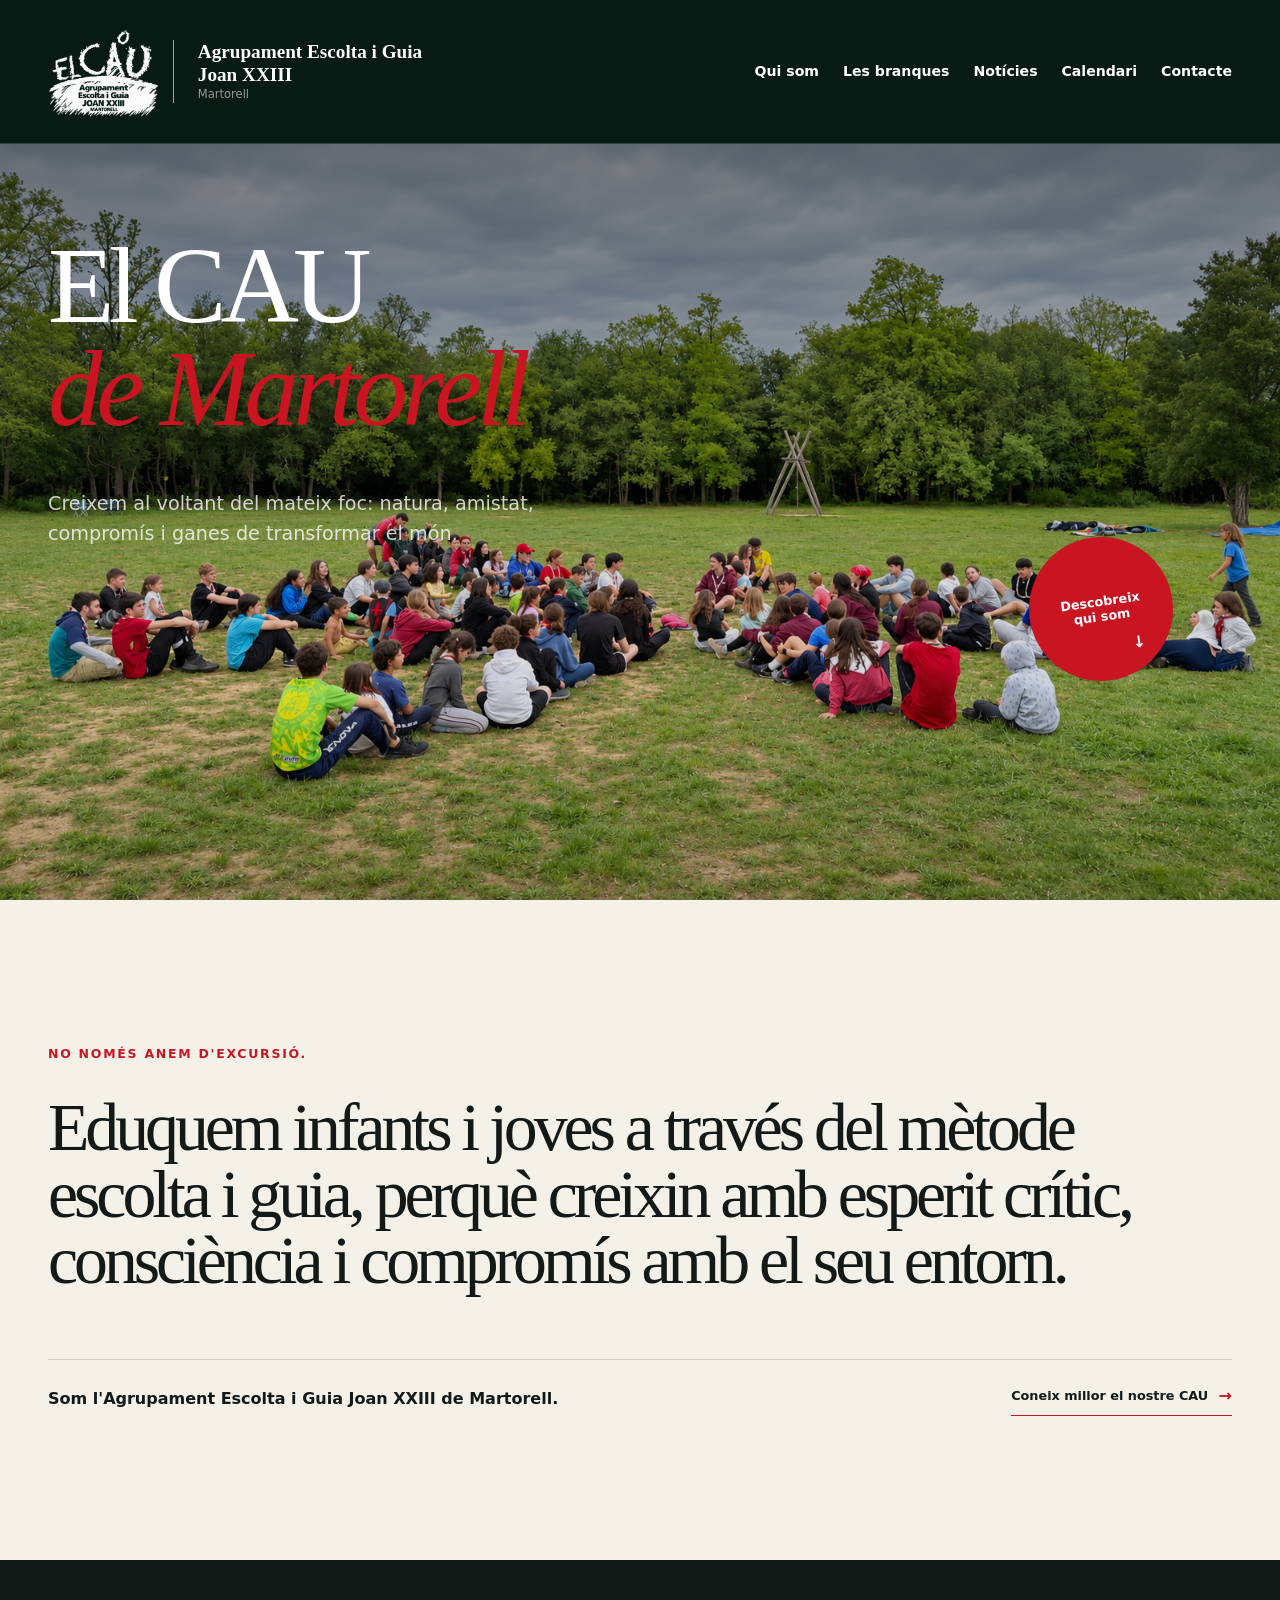
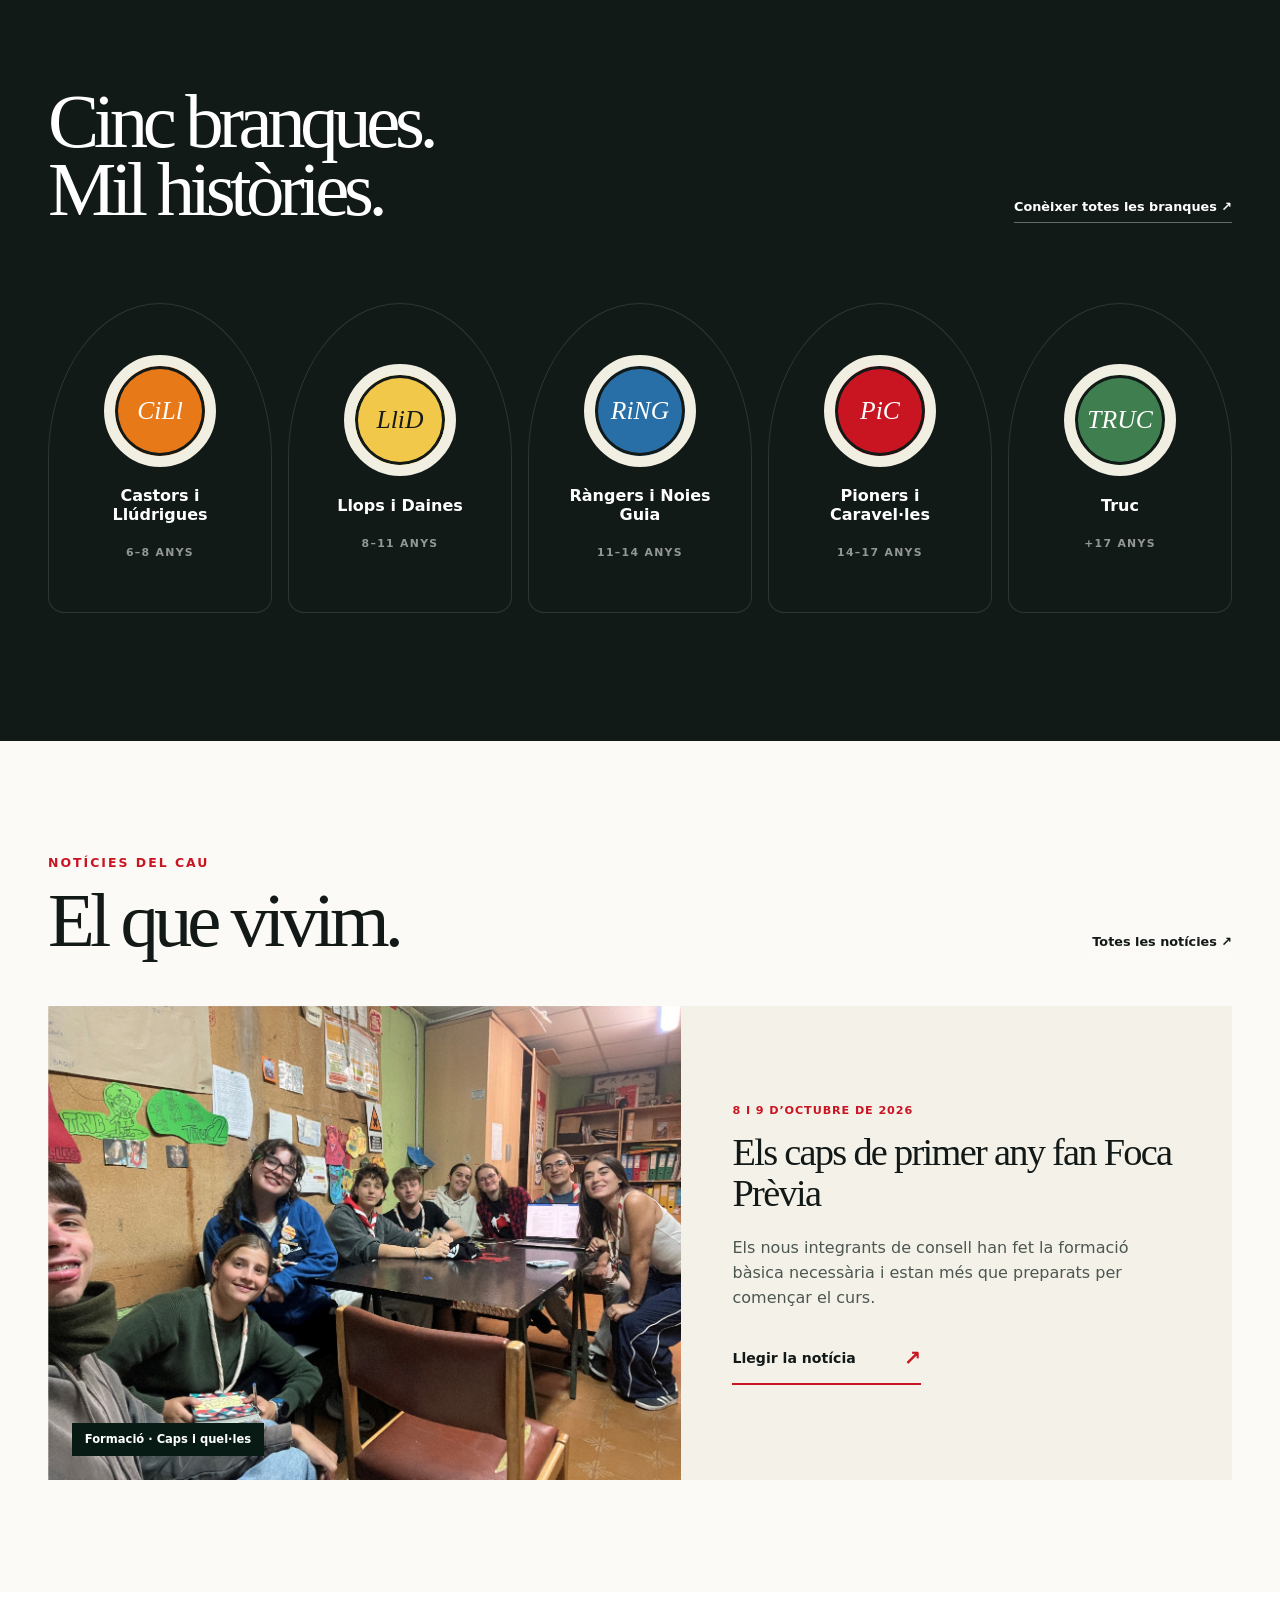
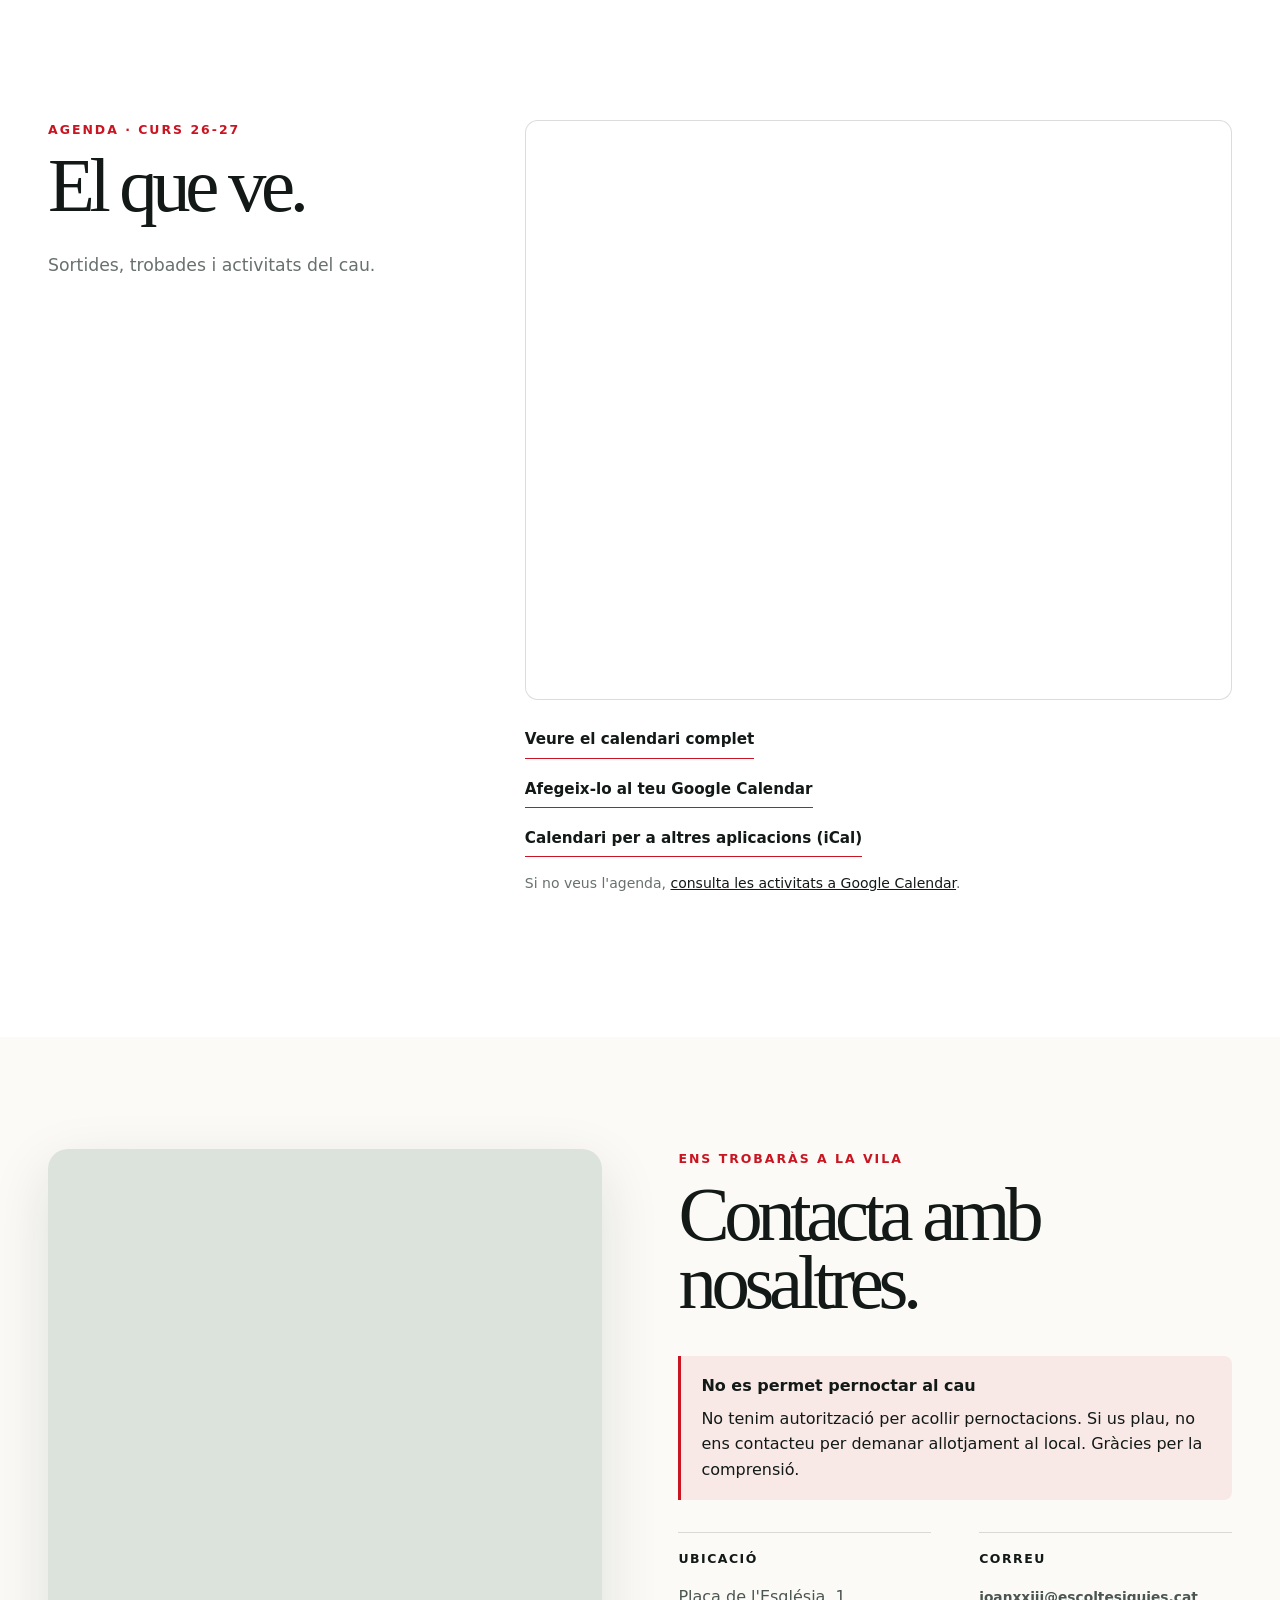
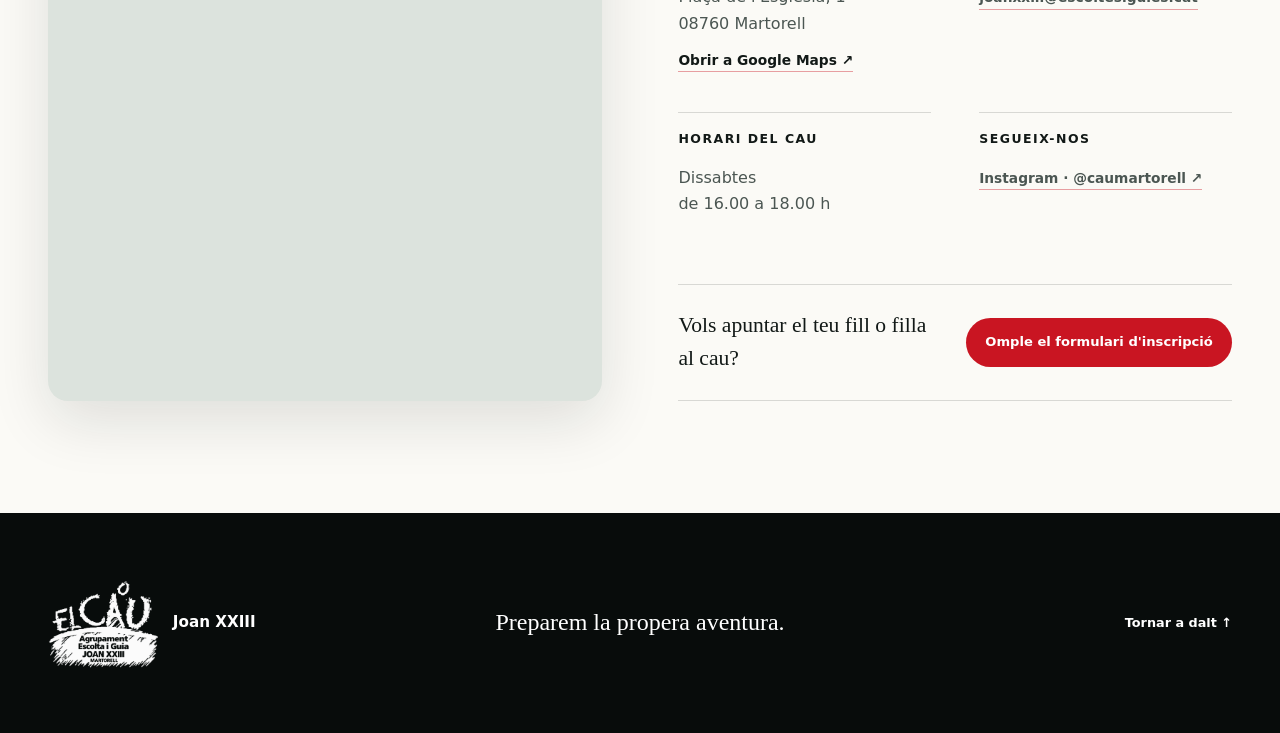
==== commit 5c92bb1e: "Publica la notícia de Foca Prèvia 2026" ====
--- a/index.html
+++ b/index.html
@@ -43,7 +43,7 @@
       </div>
     </section>
 
-    <section class="news-home" id="noticies"><header class="news-section-heading"><div><p class="eyebrow red">Notícies del cau</p><h2>El que vivim.</h2></div><a class="section-link" href="noticies.html">Totes les notícies ↗</a></header><article class="news-feature-card"><a class="news-feature-photo" href="sortida-de-passos-2026.html" aria-label="Llegir la notícia de la Sortida de Passos 2026"><img src="assets/sortida-passos-2026.jpeg" alt="Cerimònia de Passos 2026 de l’Agrupament Joan XXIII" width="1600" height="1200"><span class="photo-label">Sortides · Tot l’agrupament</span></a><div class="news-feature-copy"><p class="eyebrow red">26 i 27 de setembre de 2026</p><h2><a href="sortida-de-passos-2026.html">Sortida de Passos 2026: tanquem una etapa, n’obrim una de nova</a></h2><p>Un cap de setmana ple de jocs, records i emocions per acomiadar el curs 25-26 i donar la benvinguda al nou curs 26-27.</p><a class="news-read" href="sortida-de-passos-2026.html">Llegir la notícia <span aria-hidden="true">↗</span></a></div></article></section>
+    <section class="news-home" id="noticies"><header class="news-section-heading"><div><p class="eyebrow red">Notícies del cau</p><h2>El que vivim.</h2></div><a class="section-link" href="noticies.html">Totes les notícies ↗</a></header><article class="news-feature-card"><a class="news-feature-photo" href="foca-previa-2026.html" aria-label="Llegir la notícia de la Foca Prèvia 2026"><img class="foca-photo" src="assets/foca-previa-2026.jpeg" alt="Caps i quel·les durant la formació Foca Prèvia 2026 al local de l’agrupament" width="1297" height="971"><span class="photo-label">Formació · Caps i quel·les</span></a><div class="news-feature-copy"><p class="eyebrow red">8 i 9 d’octubre de 2026</p><h2><a href="foca-previa-2026.html">Els caps de primer any fan Foca Prèvia</a></h2><p>Els nous integrants de consell han fet la formació bàsica necessària i estan més que preparats per començar el curs.</p><a class="news-read" href="foca-previa-2026.html">Llegir la notícia <span aria-hidden="true">↗</span></a></div></article></section>
 
     <section class="c3-agenda" id="agenda">
       <div class="c3-agenda-title"><p class="eyebrow red">Agenda · Curs 26-27</p><h2>El que ve.</h2>
--- a/styles.css
+++ b/styles.css
@@ -620,3 +620,8 @@
   .c3-header .official-logo { width: 4rem; height: 4rem; }
 }
 .news-page, .news-home { color: var(--ink); }
+
+/* Fotografia original de la Foca Prèvia */
+.foca-photo { transform: rotate(180deg); }
+.news-feature-photo:hover .foca-photo { transform: rotate(180deg) scale(1.025); }
+.news-list .news-feature-card + .news-feature-card { margin-top: 2.5rem; }
